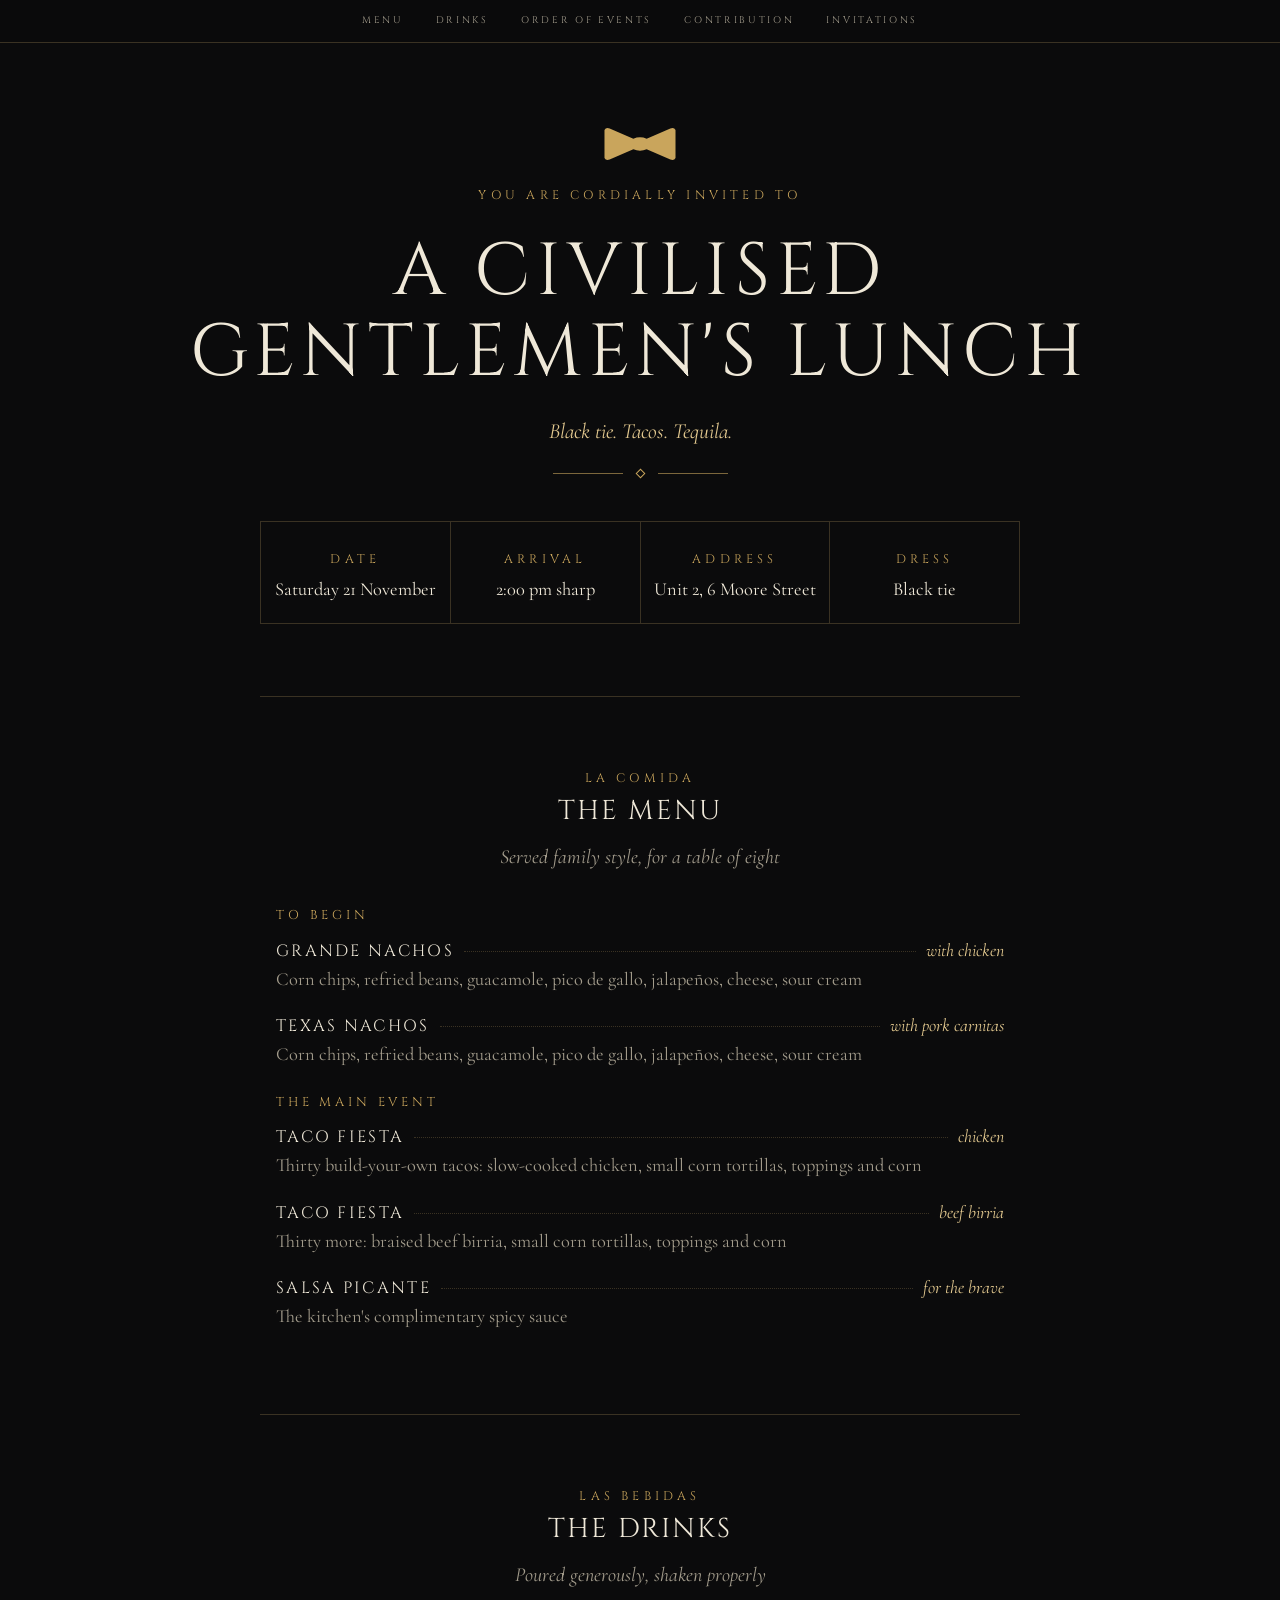
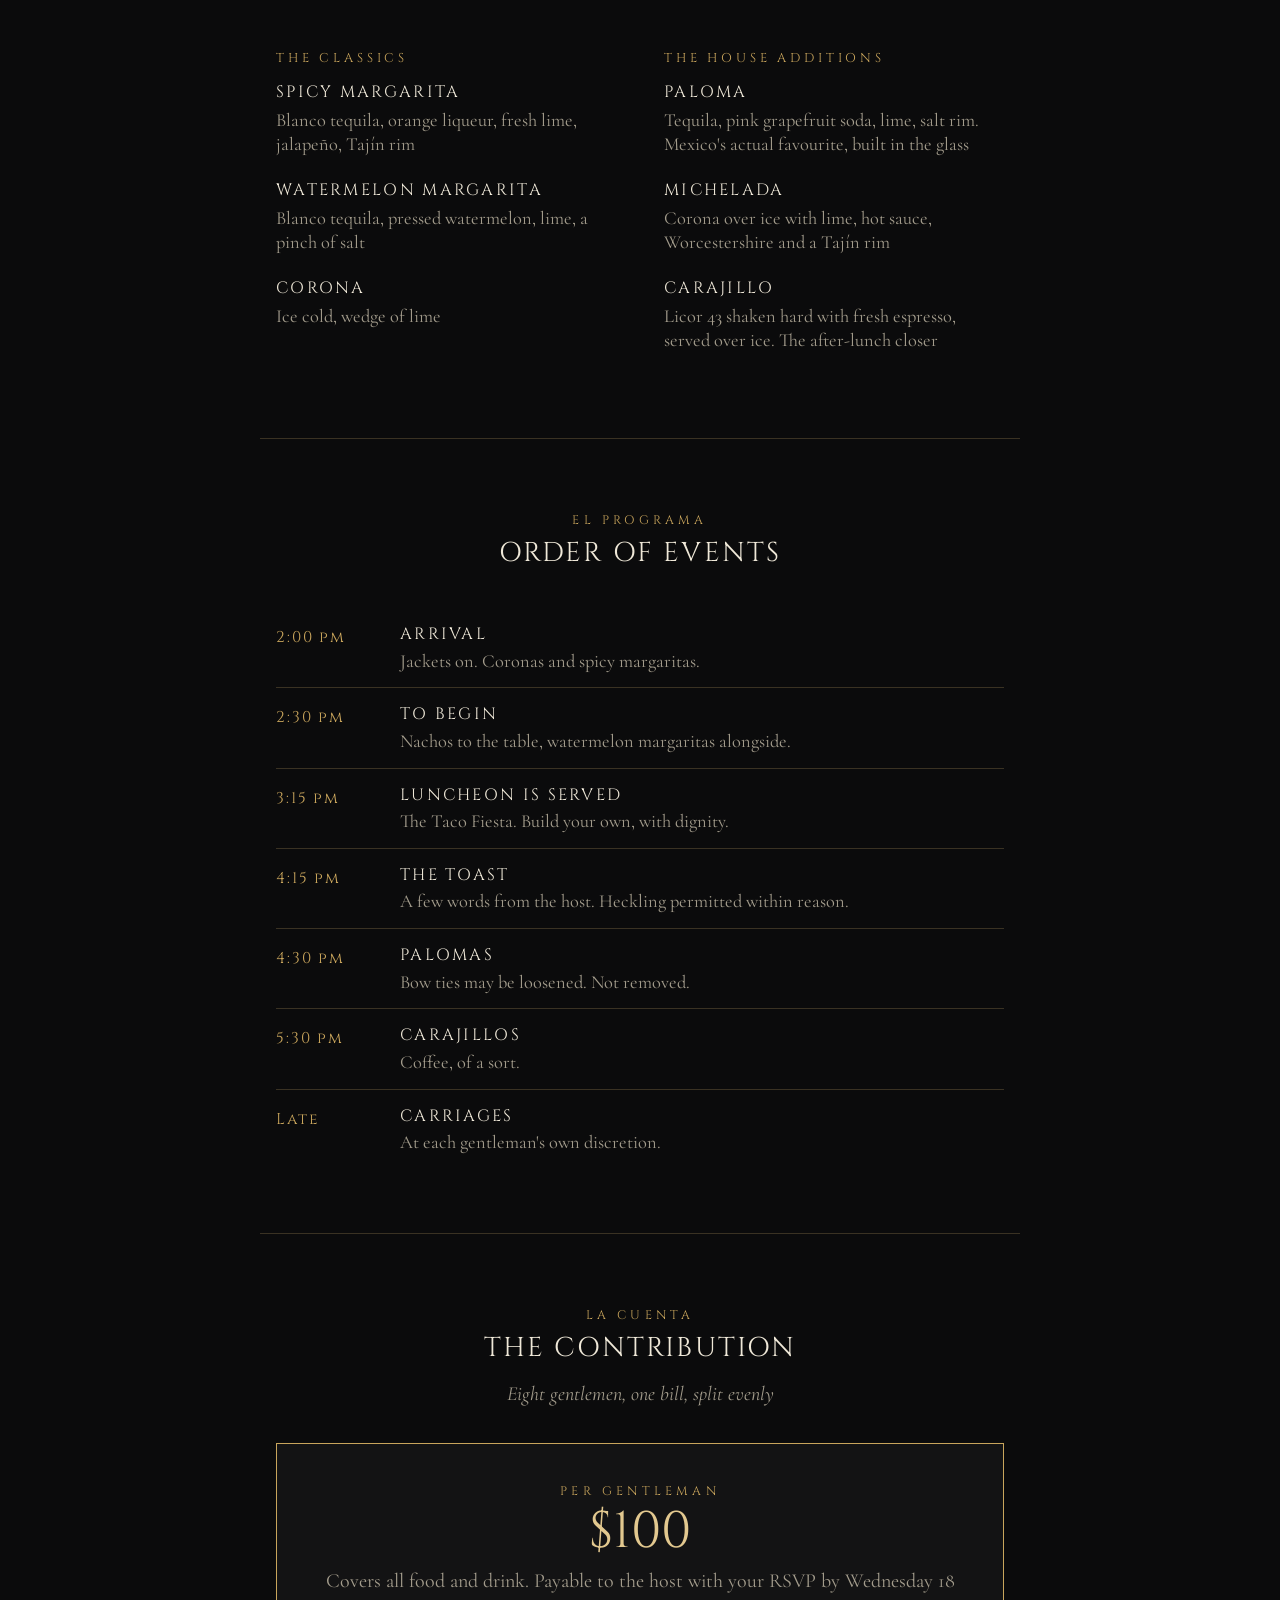
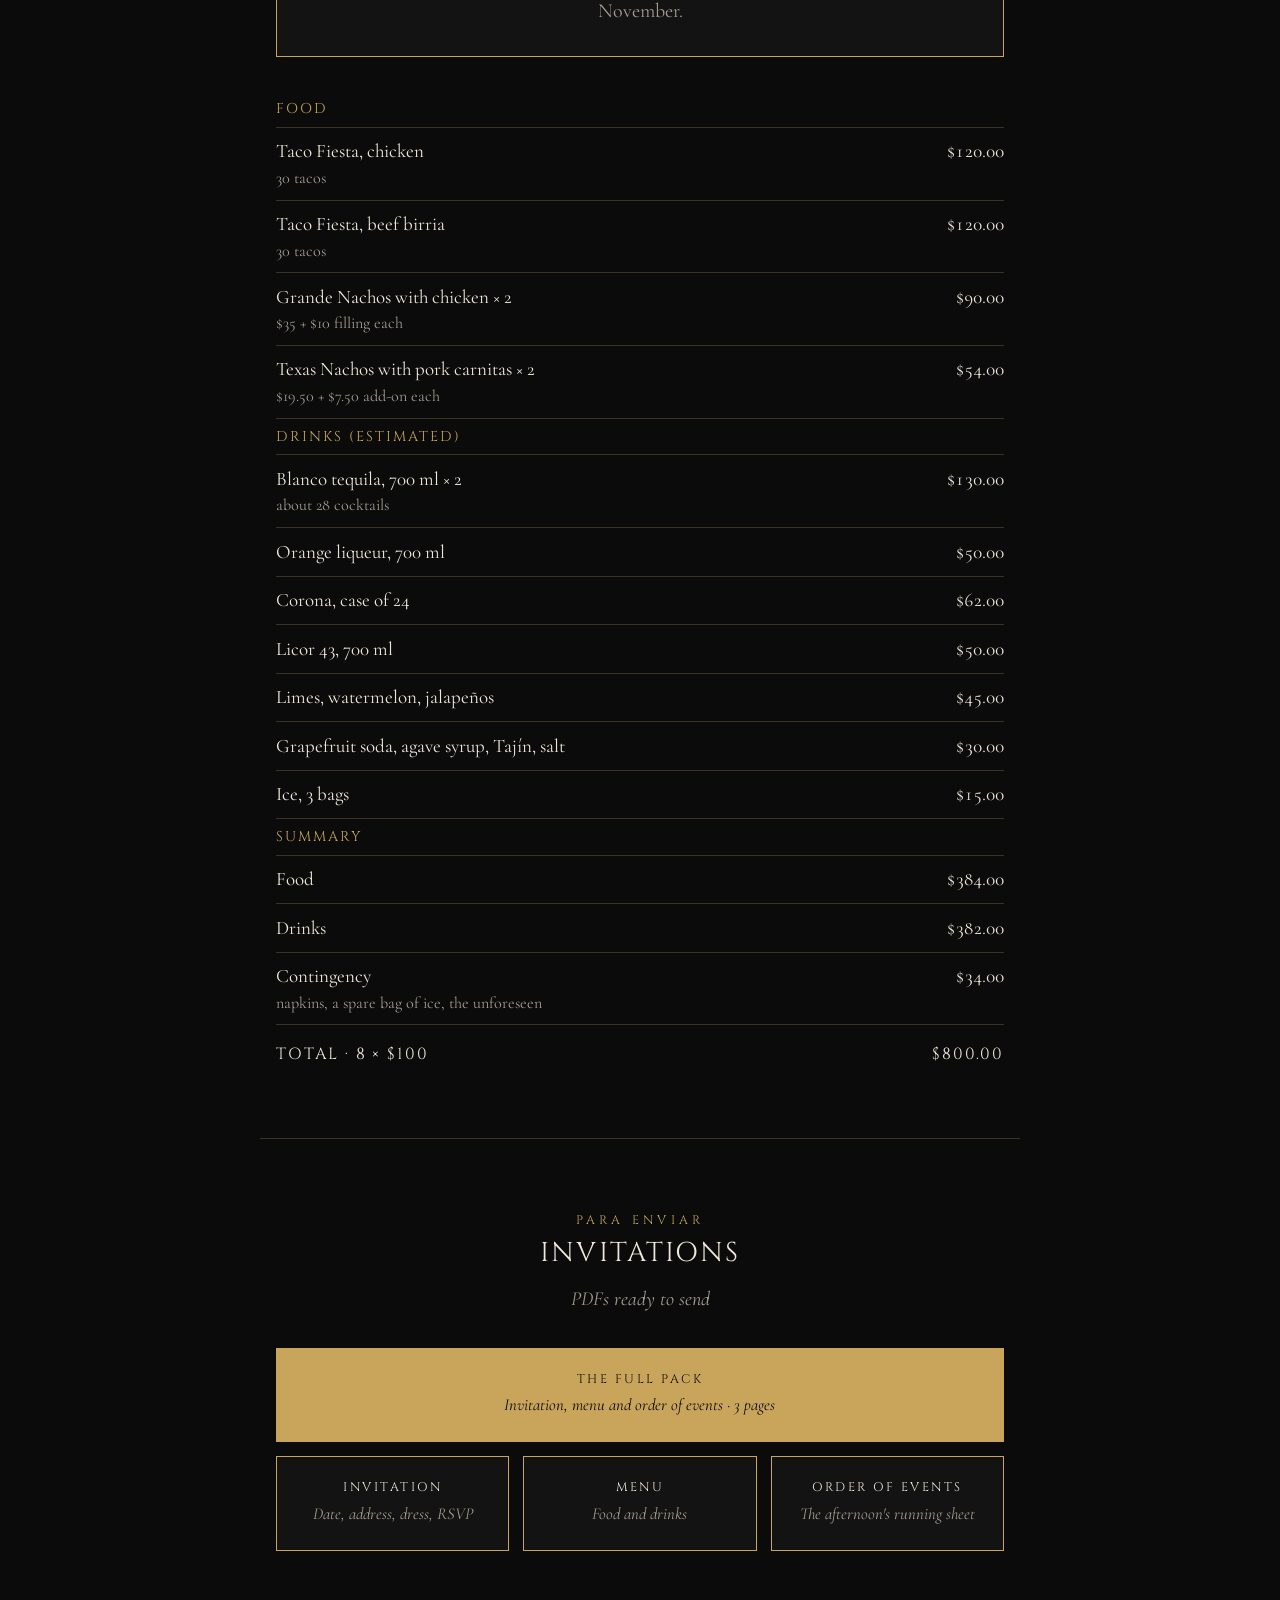
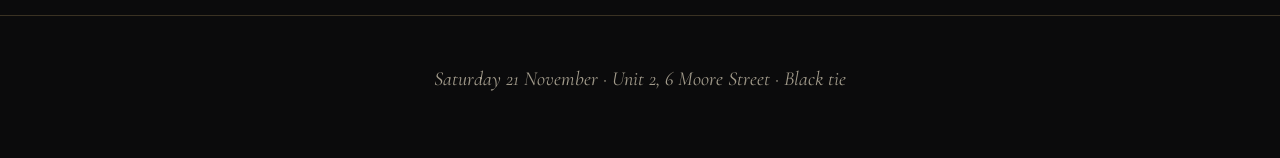
==== index.html @ 7ac67580 "Add black tie gentlemen's lunch site and invitation PDFs Single-page site with menu, drinks, order o" ====
<!doctype html>
<html lang="en-AU">
<head>
<meta charset="utf-8">
<meta name="viewport" content="width=device-width, initial-scale=1">
<title>A Civilised Gentlemen's Lunch · Saturday 21 November</title>
<meta name="description" content="Black tie. Tacos. Tequila. Saturday 21 November, 2pm, Moore Street.">
<link rel="stylesheet" href="styles.css">
</head>
<body class="site">

<nav>
  <a href="#menu">Menu</a>
  <a href="#drinks">Drinks</a>
  <a href="#order">Order of Events</a>
  <a href="#contribution">Contribution</a>
  <a href="#downloads">Invitations</a>
</nav>

<div class="hero">
  <svg class="bowtie" viewBox="0 0 100 46" aria-hidden="true"><path d="M2 4 Q4 0 9 2 L41 16 Q50 12 59 16 L91 2 Q96 0 98 4 L98 42 Q96 46 91 44 L59 30 Q50 34 41 30 L9 44 Q4 46 2 42 Z"/></svg>
  <p class="eyebrow" style="margin-top:26px">You are cordially invited to</p>
  <h1>A Civilised<br>Gentlemen's Lunch</h1>
  <p class="sub">Black tie. Tacos. Tequila.</p>
  <div class="rule"><span></span></div>
  <div class="facts">
    <div><span class="eyebrow">Date</span><b>Saturday 21 November</b></div>
    <div><span class="eyebrow">Arrival</span><b>2:00 pm sharp</b></div>
    <div><span class="eyebrow">Address</span><b>Unit 2, 6 Moore Street</b></div>
    <div><span class="eyebrow">Dress</span><b>Black tie</b></div>
  </div>
</div>

<section id="menu">
  <header>
    <span class="eyebrow">La Comida</span>
    <h2>The Menu</h2>
    <p>Served family style, for a table of eight</p>
  </header>

  <h3>To Begin</h3>
  <div class="item">
    <div class="item-head"><span class="item-name">Grande Nachos</span><span class="dots"></span><span class="item-tag">with chicken</span></div>
    <p class="item-desc">Corn chips, refried beans, guacamole, pico de gallo, jalapeños, cheese, sour cream</p>
  </div>
  <div class="item">
    <div class="item-head"><span class="item-name">Texas Nachos</span><span class="dots"></span><span class="item-tag">with pork carnitas</span></div>
    <p class="item-desc">Corn chips, refried beans, guacamole, pico de gallo, jalapeños, cheese, sour cream</p>
  </div>

  <h3>The Main Event</h3>
  <div class="item">
    <div class="item-head"><span class="item-name">Taco Fiesta</span><span class="dots"></span><span class="item-tag">chicken</span></div>
    <p class="item-desc">Thirty build-your-own tacos: slow-cooked chicken, small corn tortillas, toppings and corn</p>
  </div>
  <div class="item">
    <div class="item-head"><span class="item-name">Taco Fiesta</span><span class="dots"></span><span class="item-tag">beef birria</span></div>
    <p class="item-desc">Thirty more: braised beef birria, small corn tortillas, toppings and corn</p>
  </div>
  <div class="item">
    <div class="item-head"><span class="item-name">Salsa Picante</span><span class="dots"></span><span class="item-tag">for the brave</span></div>
    <p class="item-desc">The kitchen's complimentary spicy sauce</p>
  </div>
</section>

<section id="drinks">
  <header>
    <span class="eyebrow">Las Bebidas</span>
    <h2>The Drinks</h2>
    <p>Poured generously, shaken properly</p>
  </header>
  <div class="cols">
    <div>
      <h3>The Classics</h3>
      <div class="item">
        <div class="item-head"><span class="item-name">Spicy Margarita</span></div>
        <p class="item-desc">Blanco tequila, orange liqueur, fresh lime, jalapeño, Tajín rim</p>
      </div>
      <div class="item">
        <div class="item-head"><span class="item-name">Watermelon Margarita</span></div>
        <p class="item-desc">Blanco tequila, pressed watermelon, lime, a pinch of salt</p>
      </div>
      <div class="item">
        <div class="item-head"><span class="item-name">Corona</span></div>
        <p class="item-desc">Ice cold, wedge of lime</p>
      </div>
    </div>
    <div>
      <h3>The House Additions</h3>
      <div class="item">
        <div class="item-head"><span class="item-name">Paloma</span></div>
        <p class="item-desc">Tequila, pink grapefruit soda, lime, salt rim. Mexico's actual favourite, built in the glass</p>
      </div>
      <div class="item">
        <div class="item-head"><span class="item-name">Michelada</span></div>
        <p class="item-desc">Corona over ice with lime, hot sauce, Worcestershire and a Tajín rim</p>
      </div>
      <div class="item">
        <div class="item-head"><span class="item-name">Carajillo</span></div>
        <p class="item-desc">Licor 43 shaken hard with fresh espresso, served over ice. The after-lunch closer</p>
      </div>
    </div>
  </div>
</section>

<section id="order">
  <header>
    <span class="eyebrow">El Programa</span>
    <h2>Order of Events</h2>
  </header>
  <ol class="timeline">
    <li><time>2:00 pm</time><div><strong>Arrival</strong><p>Jackets on. Coronas and spicy margaritas.</p></div></li>
    <li><time>2:30 pm</time><div><strong>To Begin</strong><p>Nachos to the table, watermelon margaritas alongside.</p></div></li>
    <li><time>3:15 pm</time><div><strong>Luncheon is Served</strong><p>The Taco Fiesta. Build your own, with dignity.</p></div></li>
    <li><time>4:15 pm</time><div><strong>The Toast</strong><p>A few words from the host. Heckling permitted within reason.</p></div></li>
    <li><time>4:30 pm</time><div><strong>Palomas</strong><p>Bow ties may be loosened. Not removed.</p></div></li>
    <li><time>5:30 pm</time><div><strong>Carajillos</strong><p>Coffee, of a sort.</p></div></li>
    <li><time>Late</time><div><strong>Carriages</strong><p>At each gentleman's own discretion.</p></div></li>
  </ol>
</section>

<section id="contribution">
  <header>
    <span class="eyebrow">La Cuenta</span>
    <h2>The Contribution</h2>
    <p>Eight gentlemen, one bill, split evenly</p>
  </header>

  <div class="price">
    <span class="eyebrow">Per gentleman</span>
    <div class="amount">$100</div>
    <p>Covers all food and drink. Payable to the host with your RSVP by Wednesday 18 November.</p>
  </div>

  <table class="costs">
    <tr class="sub"><td>Food</td><td></td></tr>
    <tr><td>Taco Fiesta, chicken <small>30 tacos</small></td><td>$120.00</td></tr>
    <tr><td>Taco Fiesta, beef birria <small>30 tacos</small></td><td>$120.00</td></tr>
    <tr><td>Grande Nachos with chicken × 2 <small>$35 + $10 filling each</small></td><td>$90.00</td></tr>
    <tr><td>Texas Nachos with pork carnitas × 2 <small>$19.50 + $7.50 add-on each</small></td><td>$54.00</td></tr>
    <tr class="sub"><td>Drinks (estimated)</td><td></td></tr>
    <tr><td>Blanco tequila, 700 ml × 2 <small>about 28 cocktails</small></td><td>$130.00</td></tr>
    <tr><td>Orange liqueur, 700 ml</td><td>$50.00</td></tr>
    <tr><td>Corona, case of 24</td><td>$62.00</td></tr>
    <tr><td>Licor 43, 700 ml</td><td>$50.00</td></tr>
    <tr><td>Limes, watermelon, jalapeños</td><td>$45.00</td></tr>
    <tr><td>Grapefruit soda, agave syrup, Tajín, salt</td><td>$30.00</td></tr>
    <tr><td>Ice, 3 bags</td><td>$15.00</td></tr>
    <tr class="sub"><td>Summary</td><td></td></tr>
    <tr><td>Food</td><td>$384.00</td></tr>
    <tr><td>Drinks</td><td>$382.00</td></tr>
    <tr><td>Contingency <small>napkins, a spare bag of ice, the unforeseen</small></td><td>$34.00</td></tr>
    <tr class="total"><td>Total · 8 × $100</td><td>$800.00</td></tr>
  </table>
</section>

<section id="downloads">
  <header>
    <span class="eyebrow">Para Enviar</span>
    <h2>Invitations</h2>
    <p>PDFs ready to send</p>
  </header>
  <div class="downloads">
    <a class="primary" href="pdfs/gentlemens-lunch-full-pack.pdf" download><strong>The Full Pack</strong><small>Invitation, menu and order of events · 3 pages</small></a>
    <a href="pdfs/invitation.pdf" download><strong>Invitation</strong><small>Date, address, dress, RSVP</small></a>
    <a href="pdfs/menu.pdf" download><strong>Menu</strong><small>Food and drinks</small></a>
    <a href="pdfs/order-of-events.pdf" download><strong>Order of Events</strong><small>The afternoon's running sheet</small></a>
  </div>
</section>

<footer>Saturday 21 November · Unit 2, 6 Moore Street · Black tie</footer>

</body>
</html>
---- styles.css ----
@font-face { font-family: "Cinzel"; font-weight: 400; src: url("fonts/cinzel-latin-400-normal.woff2") format("woff2"); font-display: swap; }
@font-face { font-family: "Cinzel"; font-weight: 600; src: url("fonts/cinzel-latin-600-normal.woff2") format("woff2"); font-display: swap; }
@font-face { font-family: "Cormorant Garamond"; font-weight: 400; src: url("fonts/cormorant-garamond-latin-400-normal.woff2") format("woff2"); font-display: swap; }
@font-face { font-family: "Cormorant Garamond"; font-weight: 600; src: url("fonts/cormorant-garamond-latin-600-normal.woff2") format("woff2"); font-display: swap; }
@font-face { font-family: "Cormorant Garamond"; font-weight: 400; font-style: italic; src: url("fonts/cormorant-garamond-latin-400-italic.woff2") format("woff2"); font-display: swap; }
@font-face { font-family: "Cormorant Garamond"; font-weight: 500; font-style: italic; src: url("fonts/cormorant-garamond-latin-500-italic.woff2") format("woff2"); font-display: swap; }

:root {
  --ink: #0b0b0c;
  --panel: #131314;
  --line: #3a3223;
  --gold: #c9a55c;
  --gold-soft: #e2c88f;
  --cream: #efe8d8;
  --muted: #a39c8c;
  --display: "Cinzel", "Times New Roman", serif;
  --body: "Cormorant Garamond", Georgia, serif;
}

* { box-sizing: border-box; }
html { scroll-behavior: smooth; }
body {
  margin: 0;
  background: var(--ink);
  color: var(--cream);
  font-family: var(--body);
  font-size: 20px;
  line-height: 1.5;
  -webkit-font-smoothing: antialiased;
}
a { color: var(--gold-soft); }

/* ---------- shared pieces ---------- */
.eyebrow {
  font-family: var(--display);
  font-size: 0.62em;
  letter-spacing: 0.34em;
  text-transform: uppercase;
  color: var(--gold);
}
h1, h2, h3 { font-family: var(--display); font-weight: 400; margin: 0; letter-spacing: 0.08em; }
h2 { font-size: 1.7rem; text-transform: uppercase; color: var(--cream); }
h3 { font-size: 0.8rem; letter-spacing: 0.3em; text-transform: uppercase; color: var(--gold); margin: 2em 0 0.9em; }
em { font-style: italic; font-weight: 500; }

.rule { display: flex; align-items: center; justify-content: center; gap: 14px; margin: 1.1em auto; color: var(--gold); }
.rule::before, .rule::after { content: ""; height: 1px; width: 70px; background: var(--gold); opacity: 0.6; }
.rule span { width: 7px; height: 7px; transform: rotate(45deg); border: 1px solid var(--gold); }

.bowtie { width: 74px; height: auto; fill: var(--gold); display: block; margin: 0 auto; }

.item { margin: 0 0 1.05em; }
.item-head { display: flex; align-items: baseline; gap: 10px; }
.item-name { font-family: var(--display); font-size: 0.82em; letter-spacing: 0.14em; text-transform: uppercase; color: var(--cream); }
.item-head .dots { flex: 1; border-bottom: 1px dotted var(--line); transform: translateY(-4px); }
.item-tag { font-style: italic; color: var(--gold-soft); font-size: 0.9em; white-space: nowrap; }
.item-desc { color: var(--muted); font-size: 0.92em; line-height: 1.35; margin: 0.15em 0 0; }

.timeline { list-style: none; padding: 0; margin: 0; }
.timeline li { display: grid; grid-template-columns: 5.2em 1fr; gap: 0 1em; padding: 0.7em 0; border-bottom: 1px solid var(--line); }
.timeline li:last-child { border-bottom: 0; }
.timeline time { font-family: var(--display); font-size: 0.78em; letter-spacing: 0.12em; color: var(--gold); padding-top: 0.25em; }
.timeline strong { font-family: var(--display); font-weight: 400; font-size: 0.82em; letter-spacing: 0.14em; text-transform: uppercase; display: block; }
.timeline p { margin: 0.1em 0 0; color: var(--muted); font-size: 0.92em; line-height: 1.35; }

/* ---------- website ---------- */
.site nav {
  position: sticky; top: 0; z-index: 5;
  display: flex; justify-content: center; gap: 1.6em; flex-wrap: wrap;
  padding: 14px 16px;
  background: rgba(11, 11, 12, 0.92);
  border-bottom: 1px solid var(--line);
  backdrop-filter: blur(6px);
}
.site nav a { font-family: var(--display); font-size: 0.6rem; letter-spacing: 0.28em; text-transform: uppercase; text-decoration: none; color: var(--muted); }
.site nav a:hover { color: var(--gold-soft); }

.hero { text-align: center; padding: 84px 16px 72px; }
.hero h1 { font-size: clamp(2.3rem, 9vw, 4.6rem); line-height: 1.1; margin: 0.35em 0 0.2em; text-transform: uppercase; }
.hero .sub { font-style: italic; font-size: 1.35rem; color: var(--gold-soft); }
.facts { display: grid; grid-template-columns: repeat(auto-fit, minmax(150px, 1fr)); gap: 1px; max-width: 760px; margin: 44px auto 0; background: var(--line); border: 1px solid var(--line); }
.facts div { background: var(--ink); padding: 20px 12px; }
.facts b { display: block; font-weight: 400; font-size: 1.15rem; margin-top: 4px; }

section { max-width: 760px; margin: 0 auto; padding: 64px 16px; border-top: 1px solid var(--line); }
section > header { text-align: center; margin-bottom: 34px; }
section > header p { color: var(--muted); font-style: italic; margin: 0.5em 0 0; }
.cols { display: grid; grid-template-columns: 1fr; gap: 0 48px; }
@media (min-width: 700px) { .cols { grid-template-columns: 1fr 1fr; } }

table.costs { width: 100%; border-collapse: collapse; font-size: 0.95em; }
table.costs td { padding: 0.5em 0; border-bottom: 1px solid var(--line); vertical-align: top; }
table.costs td:last-child { text-align: right; white-space: nowrap; padding-left: 1em; font-variant-numeric: tabular-nums; }
table.costs small { display: block; color: var(--muted); font-size: 0.85em; }
table.costs tr.sub td { font-family: var(--display); font-size: 0.75em; letter-spacing: 0.14em; text-transform: uppercase; color: var(--gold); }
table.costs tr.total td { font-family: var(--display); letter-spacing: 0.12em; text-transform: uppercase; font-size: 0.85em; border-bottom: 0; padding-top: 1em; }

.price { text-align: center; border: 1px solid var(--gold); padding: 30px 16px; margin: 0 0 34px; background: var(--panel); }
.price .amount { font-family: var(--display); font-size: 3.2rem; color: var(--gold-soft); line-height: 1.1; }
.price p { margin: 0.3em 0 0; color: var(--muted); }

.downloads { display: grid; grid-template-columns: repeat(auto-fit, minmax(210px, 1fr)); gap: 14px; }
.downloads a {
  display: block; text-decoration: none; text-align: center;
  border: 1px solid var(--gold); padding: 22px 12px; color: var(--cream); background: var(--panel);
  transition: background 0.2s, color 0.2s;
}
.downloads a:hover { background: var(--gold); color: var(--ink); }
.downloads a:hover small { color: var(--ink); }
.downloads strong { font-family: var(--display); font-weight: 400; font-size: 0.78rem; letter-spacing: 0.2em; text-transform: uppercase; display: block; }
.downloads small { color: var(--muted); font-style: italic; }
.downloads a.primary { grid-column: 1 / -1; background: var(--gold); color: var(--ink); }
.downloads a.primary small { color: var(--ink); }

footer { text-align: center; padding: 48px 16px 64px; border-top: 1px solid var(--line); color: var(--muted); font-style: italic; }

/* ---------- printable cards (A5) ---------- */
@page { size: A5; margin: 0; }
body.cards { background: #2a2a2a; font-size: 12.5pt; }
.card {
  width: 148mm; height: 210mm;
  margin: 10mm auto;
  background: var(--ink);
  padding: 9mm;
  position: relative;
  overflow: hidden;
  page-break-after: always; break-after: page;
}
.card .frame {
  height: 100%;
  border: 0.4mm solid var(--gold);
  outline: 0.15mm solid var(--gold);
  outline-offset: 1.2mm;
  padding: 9mm 10mm;
  display: flex; flex-direction: column;
  text-align: center;
}
.card h2 { font-size: 17pt; }
.card h3 { font-size: 7.5pt; margin: 1.3em 0 0.7em; }
.card .item, .card .timeline { text-align: left; }
.card .item { margin-bottom: 0.6em; }
.card .item-desc, .card .timeline p { font-size: 0.84em; }
.card .timeline li { padding: 0.5em 0; }
.card .foot { margin-top: auto; color: var(--muted); font-style: italic; font-size: 0.85em; }

.invite .frame { justify-content: center; }
.invite h1 { font-size: 27pt; line-height: 1.15; text-transform: uppercase; margin: 0.3em 0 0.15em; }
.invite .sub { font-style: italic; font-size: 14pt; color: var(--gold-soft); }
.invite .lead { font-style: italic; color: var(--muted); margin: 0 0 0.4em; }
.invite .when { font-family: var(--display); letter-spacing: 0.16em; text-transform: uppercase; font-size: 11pt; line-height: 1.9; }
.invite .where { margin-top: 0.5em; }
.invite .rsvp { margin-top: 1.4em; font-size: 0.92em; color: var(--muted); }
.invite .rsvp b { color: var(--gold-soft); font-weight: 400; }

@media print {
  body.cards { background: none; }
  .card { margin: 0; }
  * { -webkit-print-color-adjust: exact; print-color-adjust: exact; }
}
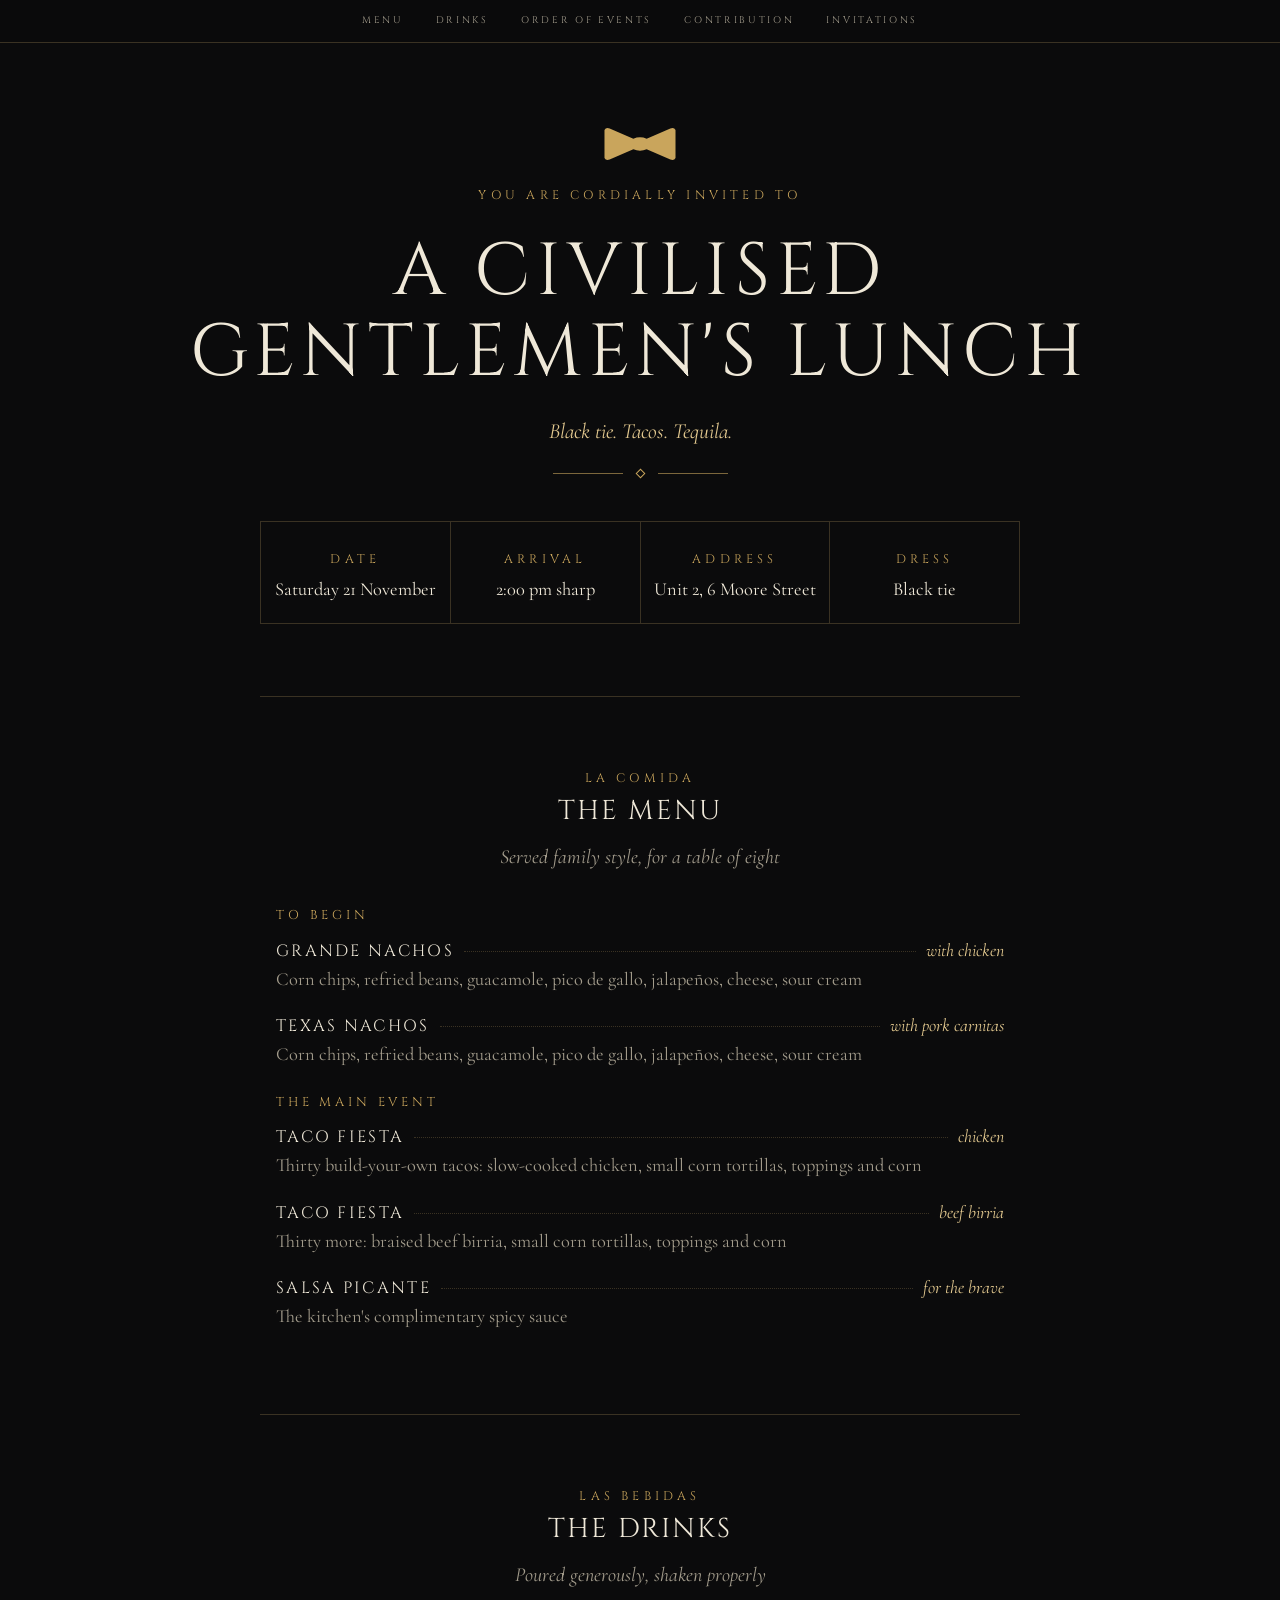
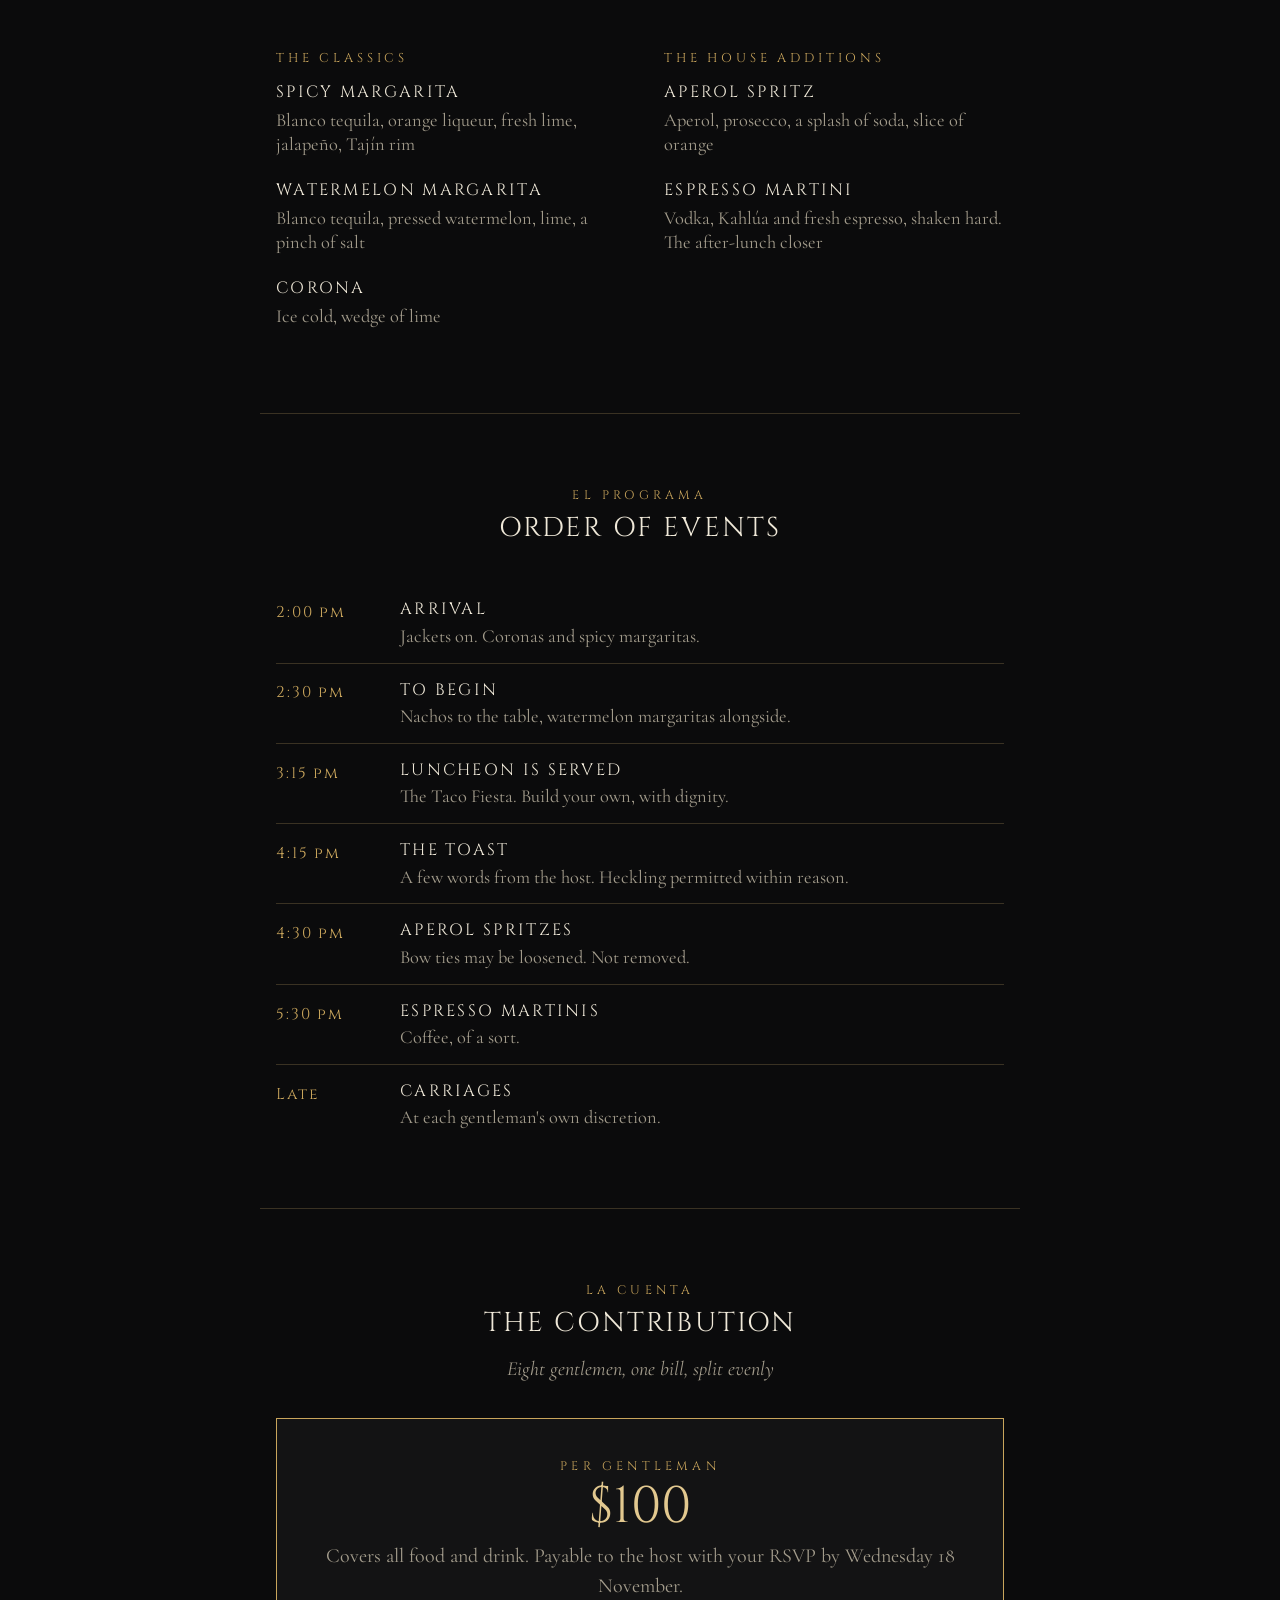
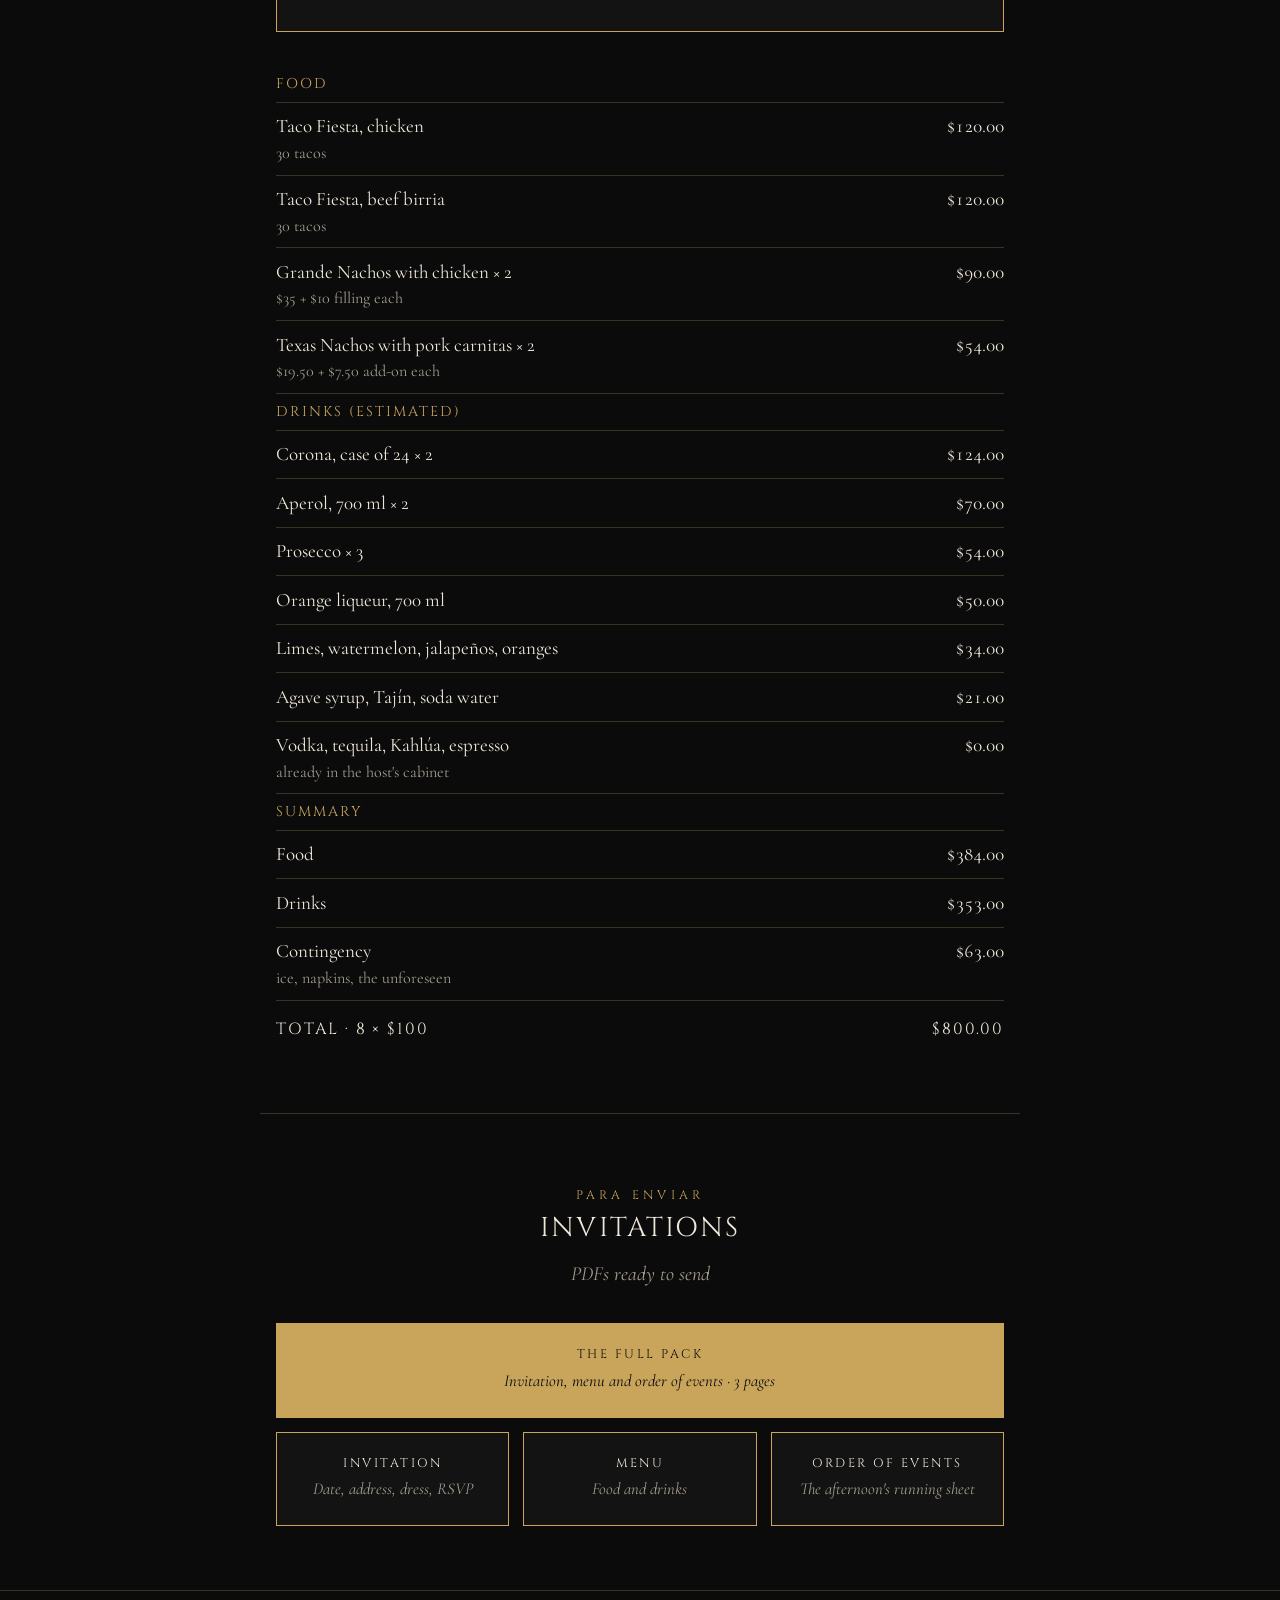
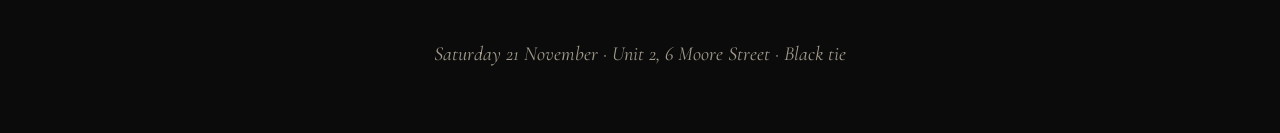
==== commit 5b351bc6: "Update drinks to margaritas, Aperol spritz, espresso martini and Corona Replace the Paloma, Michelad" ====
--- a/index.html
+++ b/index.html
@@ -88,16 +88,12 @@
     <div>
       <h3>The House Additions</h3>
       <div class="item">
-        <div class="item-head"><span class="item-name">Paloma</span></div>
-        <p class="item-desc">Tequila, pink grapefruit soda, lime, salt rim. Mexico's actual favourite, built in the glass</p>
+        <div class="item-head"><span class="item-name">Aperol Spritz</span></div>
+        <p class="item-desc">Aperol, prosecco, a splash of soda, slice of orange</p>
       </div>
       <div class="item">
-        <div class="item-head"><span class="item-name">Michelada</span></div>
-        <p class="item-desc">Corona over ice with lime, hot sauce, Worcestershire and a Tajín rim</p>
-      </div>
-      <div class="item">
-        <div class="item-head"><span class="item-name">Carajillo</span></div>
-        <p class="item-desc">Licor 43 shaken hard with fresh espresso, served over ice. The after-lunch closer</p>
+        <div class="item-head"><span class="item-name">Espresso Martini</span></div>
+        <p class="item-desc">Vodka, Kahlúa and fresh espresso, shaken hard. The after-lunch closer</p>
       </div>
     </div>
   </div>
@@ -113,8 +109,8 @@
     <li><time>2:30 pm</time><div><strong>To Begin</strong><p>Nachos to the table, watermelon margaritas alongside.</p></div></li>
     <li><time>3:15 pm</time><div><strong>Luncheon is Served</strong><p>The Taco Fiesta. Build your own, with dignity.</p></div></li>
     <li><time>4:15 pm</time><div><strong>The Toast</strong><p>A few words from the host. Heckling permitted within reason.</p></div></li>
-    <li><time>4:30 pm</time><div><strong>Palomas</strong><p>Bow ties may be loosened. Not removed.</p></div></li>
-    <li><time>5:30 pm</time><div><strong>Carajillos</strong><p>Coffee, of a sort.</p></div></li>
+    <li><time>4:30 pm</time><div><strong>Aperol Spritzes</strong><p>Bow ties may be loosened. Not removed.</p></div></li>
+    <li><time>5:30 pm</time><div><strong>Espresso Martinis</strong><p>Coffee, of a sort.</p></div></li>
     <li><time>Late</time><div><strong>Carriages</strong><p>At each gentleman's own discretion.</p></div></li>
   </ol>
 </section>
@@ -139,17 +135,17 @@
     <tr><td>Grande Nachos with chicken × 2 <small>$35 + $10 filling each</small></td><td>$90.00</td></tr>
     <tr><td>Texas Nachos with pork carnitas × 2 <small>$19.50 + $7.50 add-on each</small></td><td>$54.00</td></tr>
     <tr class="sub"><td>Drinks (estimated)</td><td></td></tr>
-    <tr><td>Blanco tequila, 700 ml × 2 <small>about 28 cocktails</small></td><td>$130.00</td></tr>
+    <tr><td>Corona, case of 24 × 2</td><td>$124.00</td></tr>
+    <tr><td>Aperol, 700 ml × 2</td><td>$70.00</td></tr>
+    <tr><td>Prosecco × 3</td><td>$54.00</td></tr>
     <tr><td>Orange liqueur, 700 ml</td><td>$50.00</td></tr>
-    <tr><td>Corona, case of 24</td><td>$62.00</td></tr>
-    <tr><td>Licor 43, 700 ml</td><td>$50.00</td></tr>
-    <tr><td>Limes, watermelon, jalapeños</td><td>$45.00</td></tr>
-    <tr><td>Grapefruit soda, agave syrup, Tajín, salt</td><td>$30.00</td></tr>
-    <tr><td>Ice, 3 bags</td><td>$15.00</td></tr>
+    <tr><td>Limes, watermelon, jalapeños, oranges</td><td>$34.00</td></tr>
+    <tr><td>Agave syrup, Tajín, soda water</td><td>$21.00</td></tr>
+    <tr><td>Vodka, tequila, Kahlúa, espresso <small>already in the host's cabinet</small></td><td>$0.00</td></tr>
     <tr class="sub"><td>Summary</td><td></td></tr>
     <tr><td>Food</td><td>$384.00</td></tr>
-    <tr><td>Drinks</td><td>$382.00</td></tr>
-    <tr><td>Contingency <small>napkins, a spare bag of ice, the unforeseen</small></td><td>$34.00</td></tr>
+    <tr><td>Drinks</td><td>$353.00</td></tr>
+    <tr><td>Contingency <small>ice, napkins, the unforeseen</small></td><td>$63.00</td></tr>
     <tr class="total"><td>Total · 8 × $100</td><td>$800.00</td></tr>
   </table>
 </section>
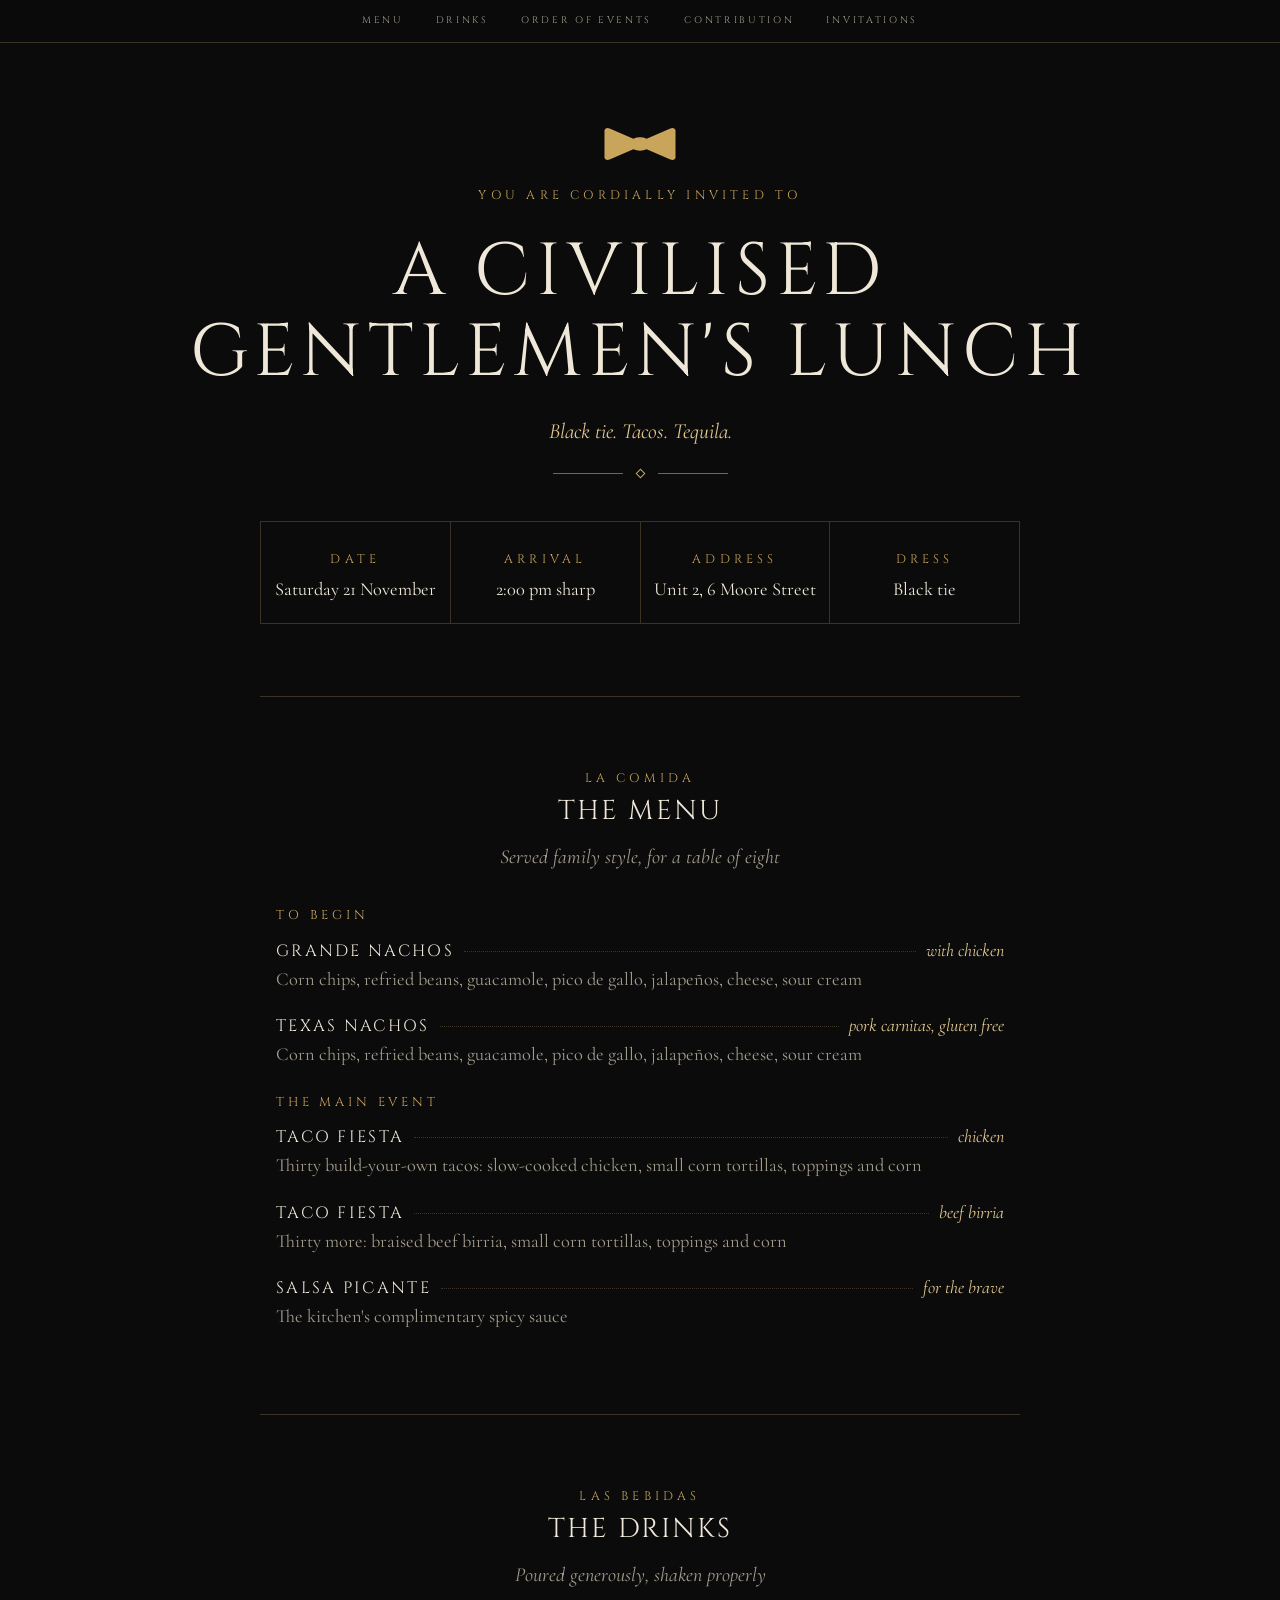
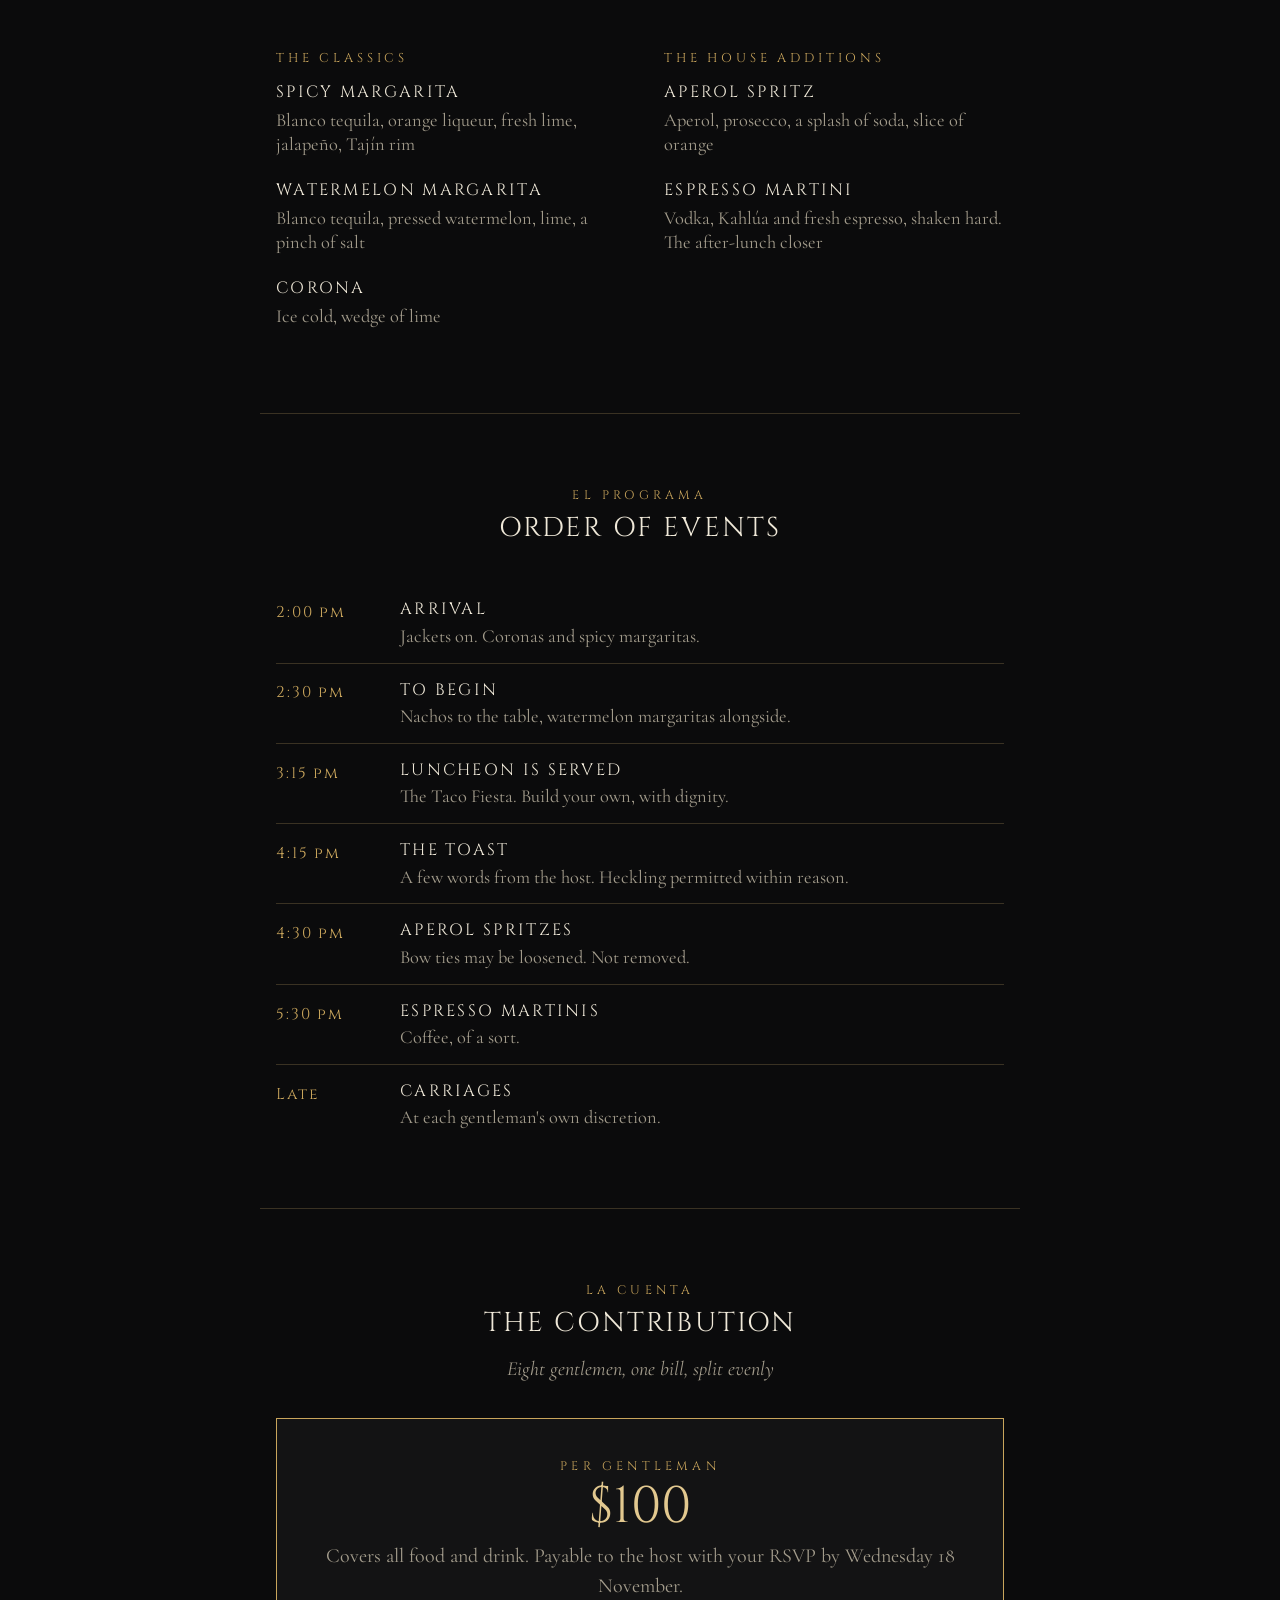
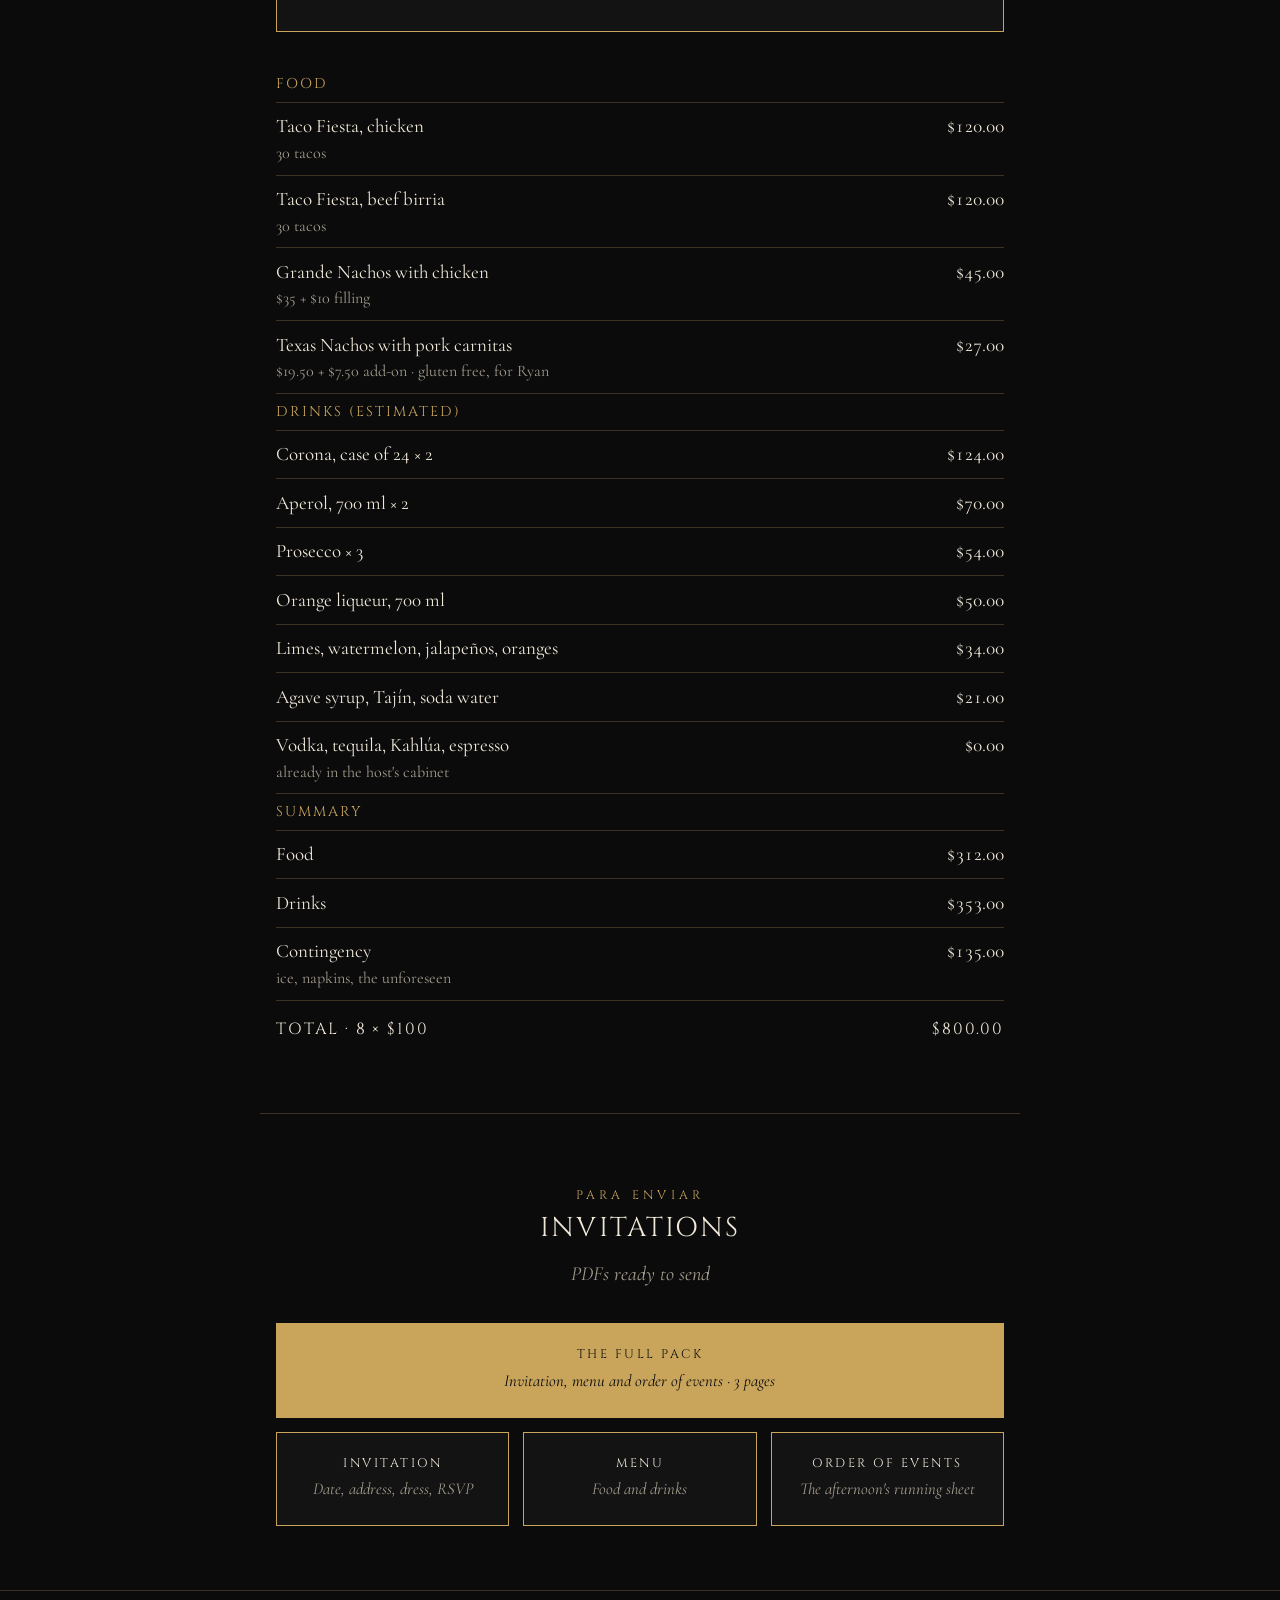
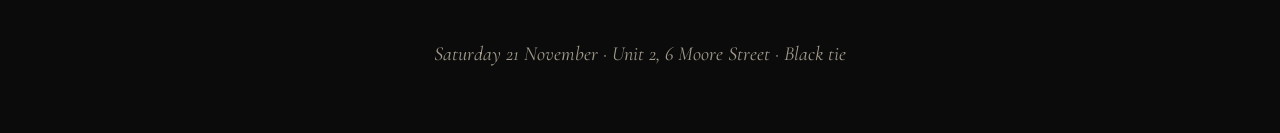
==== commit 69810343: "Cut nachos to one of each and mark the Texas nachos gluten free Co-Authored-By: Claude Fable 5.2 <no" ====
--- a/index.html
+++ b/index.html
@@ -44,7 +44,7 @@
     <p class="item-desc">Corn chips, refried beans, guacamole, pico de gallo, jalapeños, cheese, sour cream</p>
   </div>
   <div class="item">
-    <div class="item-head"><span class="item-name">Texas Nachos</span><span class="dots"></span><span class="item-tag">with pork carnitas</span></div>
+    <div class="item-head"><span class="item-name">Texas Nachos</span><span class="dots"></span><span class="item-tag">pork carnitas, gluten free</span></div>
     <p class="item-desc">Corn chips, refried beans, guacamole, pico de gallo, jalapeños, cheese, sour cream</p>
   </div>
 
@@ -132,8 +132,8 @@
     <tr class="sub"><td>Food</td><td></td></tr>
     <tr><td>Taco Fiesta, chicken <small>30 tacos</small></td><td>$120.00</td></tr>
     <tr><td>Taco Fiesta, beef birria <small>30 tacos</small></td><td>$120.00</td></tr>
-    <tr><td>Grande Nachos with chicken × 2 <small>$35 + $10 filling each</small></td><td>$90.00</td></tr>
-    <tr><td>Texas Nachos with pork carnitas × 2 <small>$19.50 + $7.50 add-on each</small></td><td>$54.00</td></tr>
+    <tr><td>Grande Nachos with chicken <small>$35 + $10 filling</small></td><td>$45.00</td></tr>
+    <tr><td>Texas Nachos with pork carnitas <small>$19.50 + $7.50 add-on · gluten free, for Ryan</small></td><td>$27.00</td></tr>
     <tr class="sub"><td>Drinks (estimated)</td><td></td></tr>
     <tr><td>Corona, case of 24 × 2</td><td>$124.00</td></tr>
     <tr><td>Aperol, 700 ml × 2</td><td>$70.00</td></tr>
@@ -143,9 +143,9 @@
     <tr><td>Agave syrup, Tajín, soda water</td><td>$21.00</td></tr>
     <tr><td>Vodka, tequila, Kahlúa, espresso <small>already in the host's cabinet</small></td><td>$0.00</td></tr>
     <tr class="sub"><td>Summary</td><td></td></tr>
-    <tr><td>Food</td><td>$384.00</td></tr>
+    <tr><td>Food</td><td>$312.00</td></tr>
     <tr><td>Drinks</td><td>$353.00</td></tr>
-    <tr><td>Contingency <small>ice, napkins, the unforeseen</small></td><td>$63.00</td></tr>
+    <tr><td>Contingency <small>ice, napkins, the unforeseen</small></td><td>$135.00</td></tr>
     <tr class="total"><td>Total · 8 × $100</td><td>$800.00</td></tr>
   </table>
 </section>
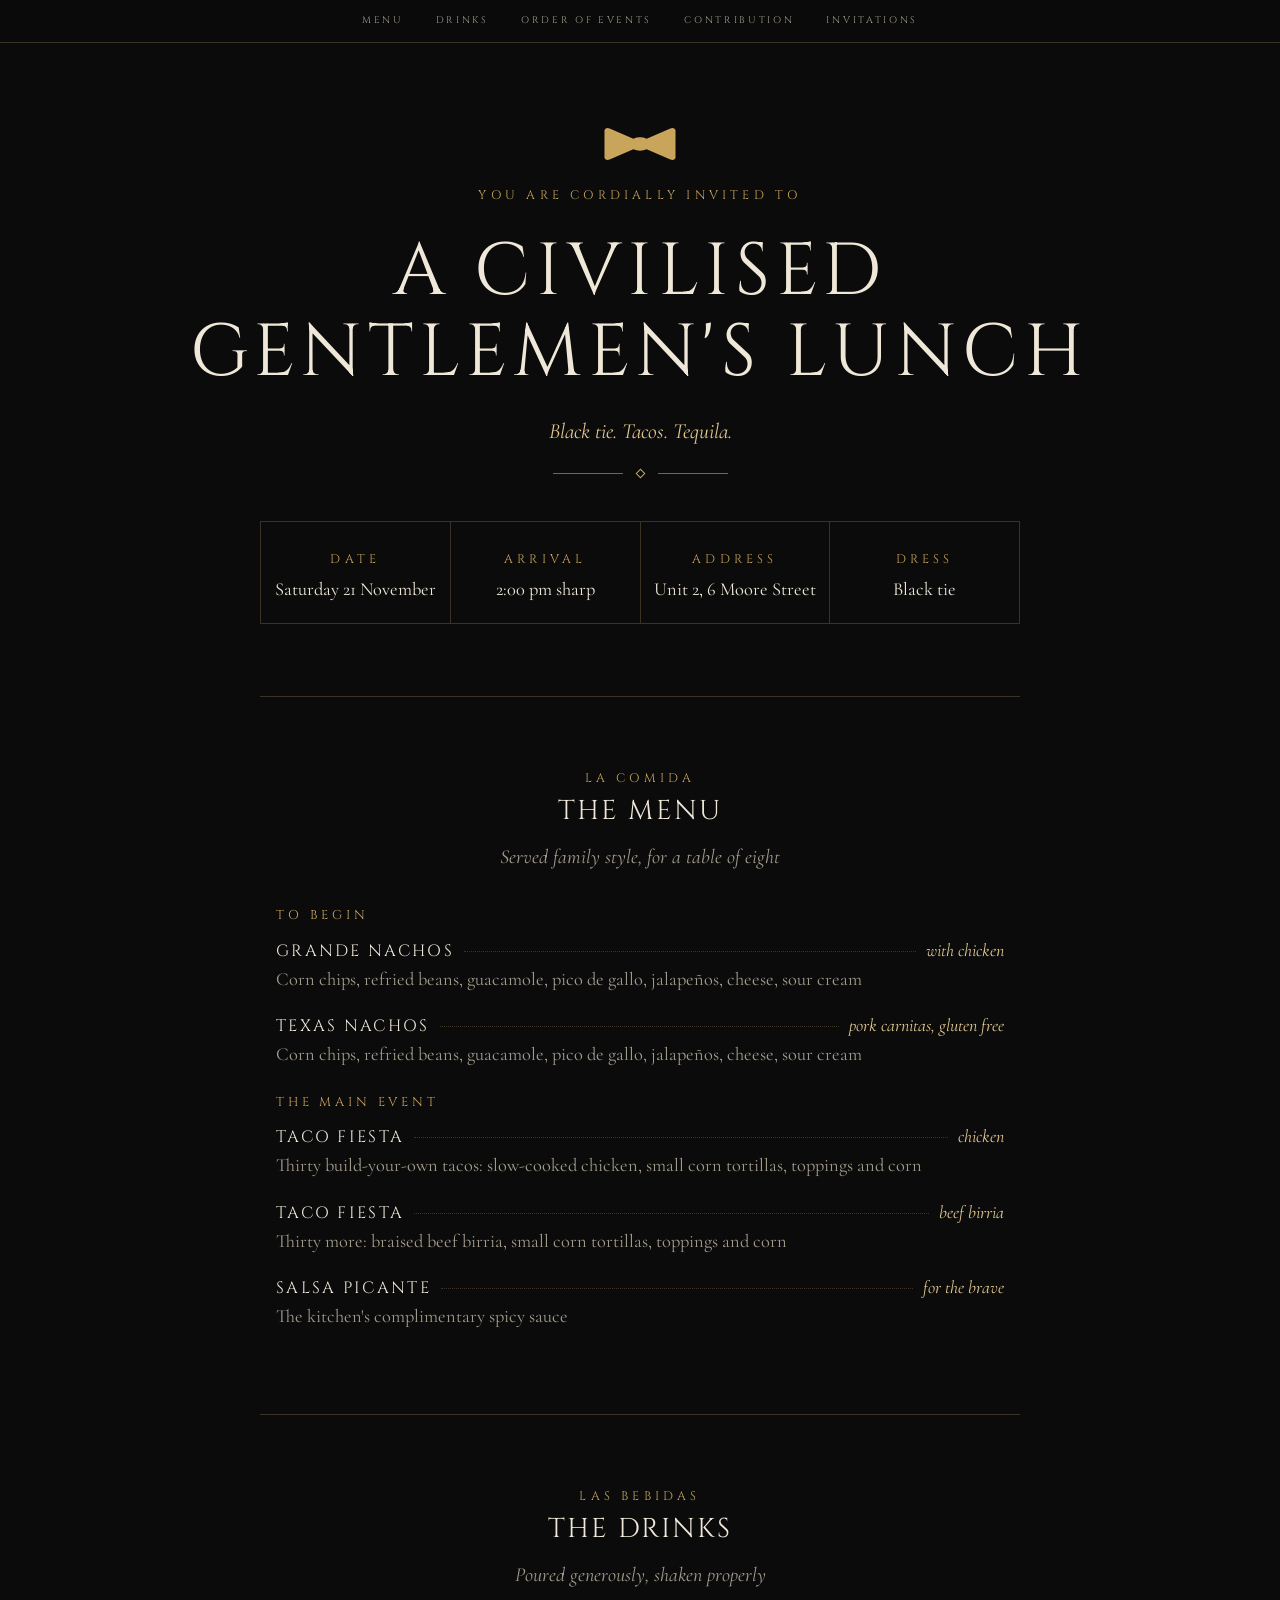
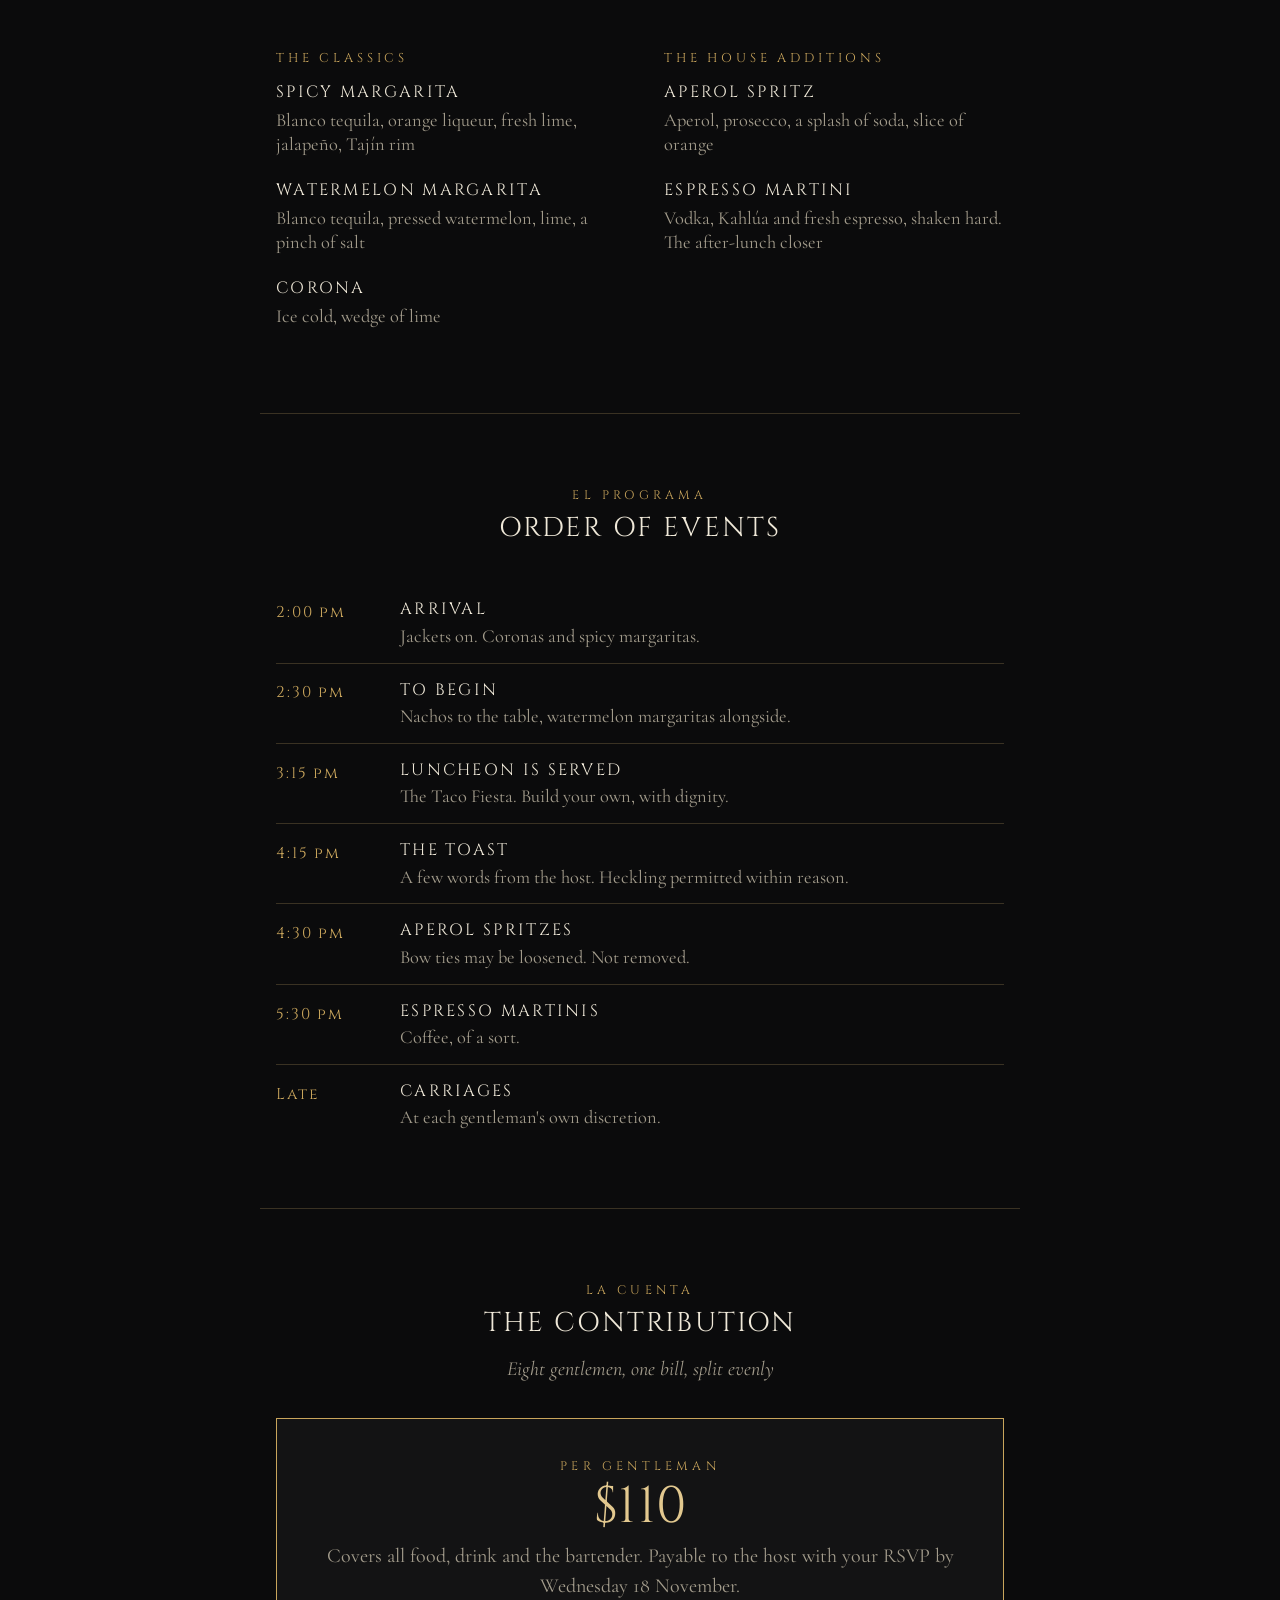
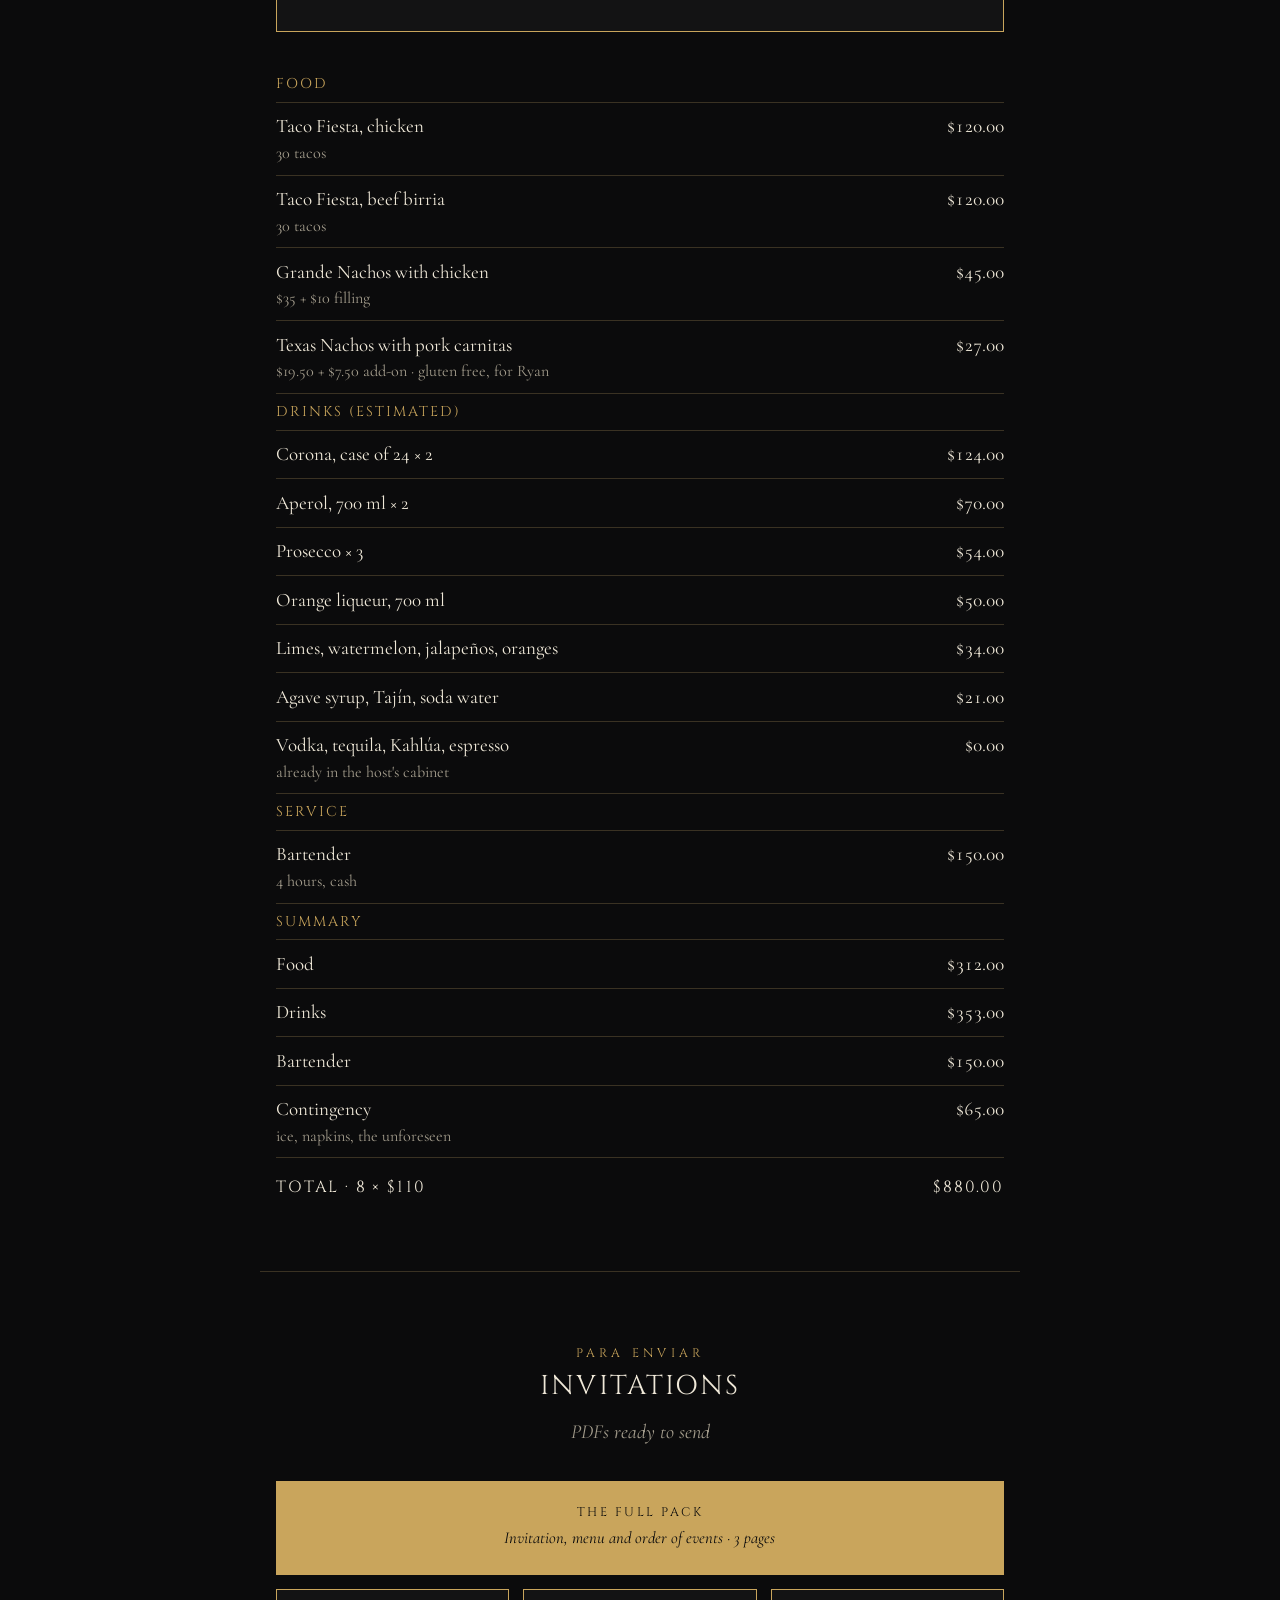
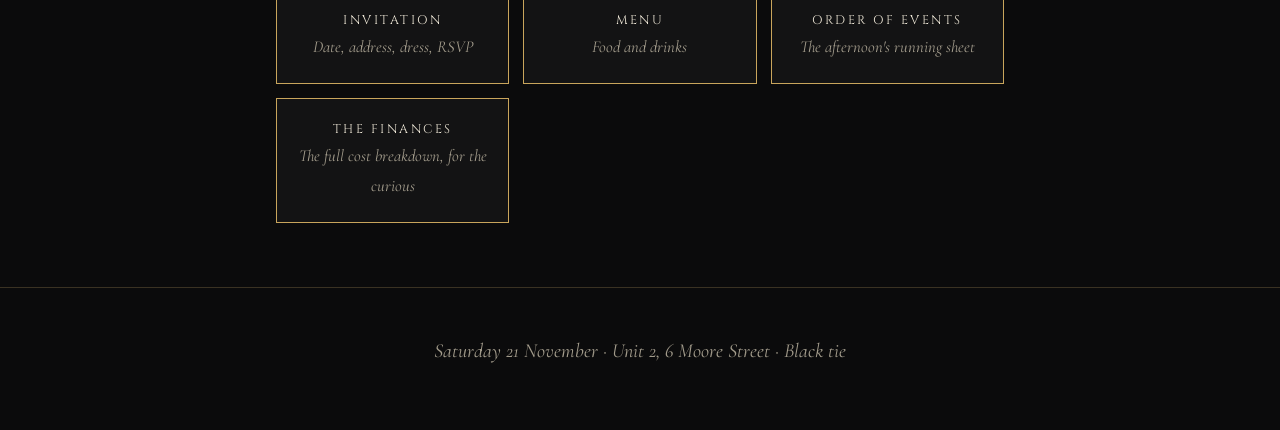
==== commit e3e2963c: "Add bartender and a Finances PDF, raise contribution to $110 The bartender takes the bill past 8 x $" ====
--- a/index.html
+++ b/index.html
@@ -124,8 +124,8 @@
 
   <div class="price">
     <span class="eyebrow">Per gentleman</span>
-    <div class="amount">$100</div>
-    <p>Covers all food and drink. Payable to the host with your RSVP by Wednesday 18 November.</p>
+    <div class="amount">$110</div>
+    <p>Covers all food, drink and the bartender. Payable to the host with your RSVP by Wednesday 18 November.</p>
   </div>
 
   <table class="costs">
@@ -142,11 +142,14 @@
     <tr><td>Limes, watermelon, jalapeños, oranges</td><td>$34.00</td></tr>
     <tr><td>Agave syrup, Tajín, soda water</td><td>$21.00</td></tr>
     <tr><td>Vodka, tequila, Kahlúa, espresso <small>already in the host's cabinet</small></td><td>$0.00</td></tr>
+    <tr class="sub"><td>Service</td><td></td></tr>
+    <tr><td>Bartender <small>4 hours, cash</small></td><td>$150.00</td></tr>
     <tr class="sub"><td>Summary</td><td></td></tr>
     <tr><td>Food</td><td>$312.00</td></tr>
     <tr><td>Drinks</td><td>$353.00</td></tr>
-    <tr><td>Contingency <small>ice, napkins, the unforeseen</small></td><td>$135.00</td></tr>
-    <tr class="total"><td>Total · 8 × $100</td><td>$800.00</td></tr>
+    <tr><td>Bartender</td><td>$150.00</td></tr>
+    <tr><td>Contingency <small>ice, napkins, the unforeseen</small></td><td>$65.00</td></tr>
+    <tr class="total"><td>Total · 8 × $110</td><td>$880.00</td></tr>
   </table>
 </section>
 
@@ -161,6 +164,7 @@
     <a href="pdfs/invitation.pdf" download><strong>Invitation</strong><small>Date, address, dress, RSVP</small></a>
     <a href="pdfs/menu.pdf" download><strong>Menu</strong><small>Food and drinks</small></a>
     <a href="pdfs/order-of-events.pdf" download><strong>Order of Events</strong><small>The afternoon's running sheet</small></a>
+    <a href="pdfs/finances.pdf" download><strong>The Finances</strong><small>The full cost breakdown, for the curious</small></a>
   </div>
 </section>
 
--- a/styles.css
+++ b/styles.css
@@ -141,6 +141,10 @@
 .card .item { margin-bottom: 0.6em; }
 .card .item-desc, .card .timeline p { font-size: 0.84em; }
 .card .timeline li { padding: 0.5em 0; }
+.card table.costs { text-align: left; font-size: 0.82em; }
+.card table.costs td { padding: 0.26em 0; }
+.card table.costs tr.sub td { padding-top: 0.9em; }
+.card table.costs tr.total td { padding-top: 0.7em; color: var(--gold-soft); }
 .card .foot { margin-top: auto; color: var(--muted); font-style: italic; font-size: 0.85em; }
 
 .invite .frame { justify-content: center; }
